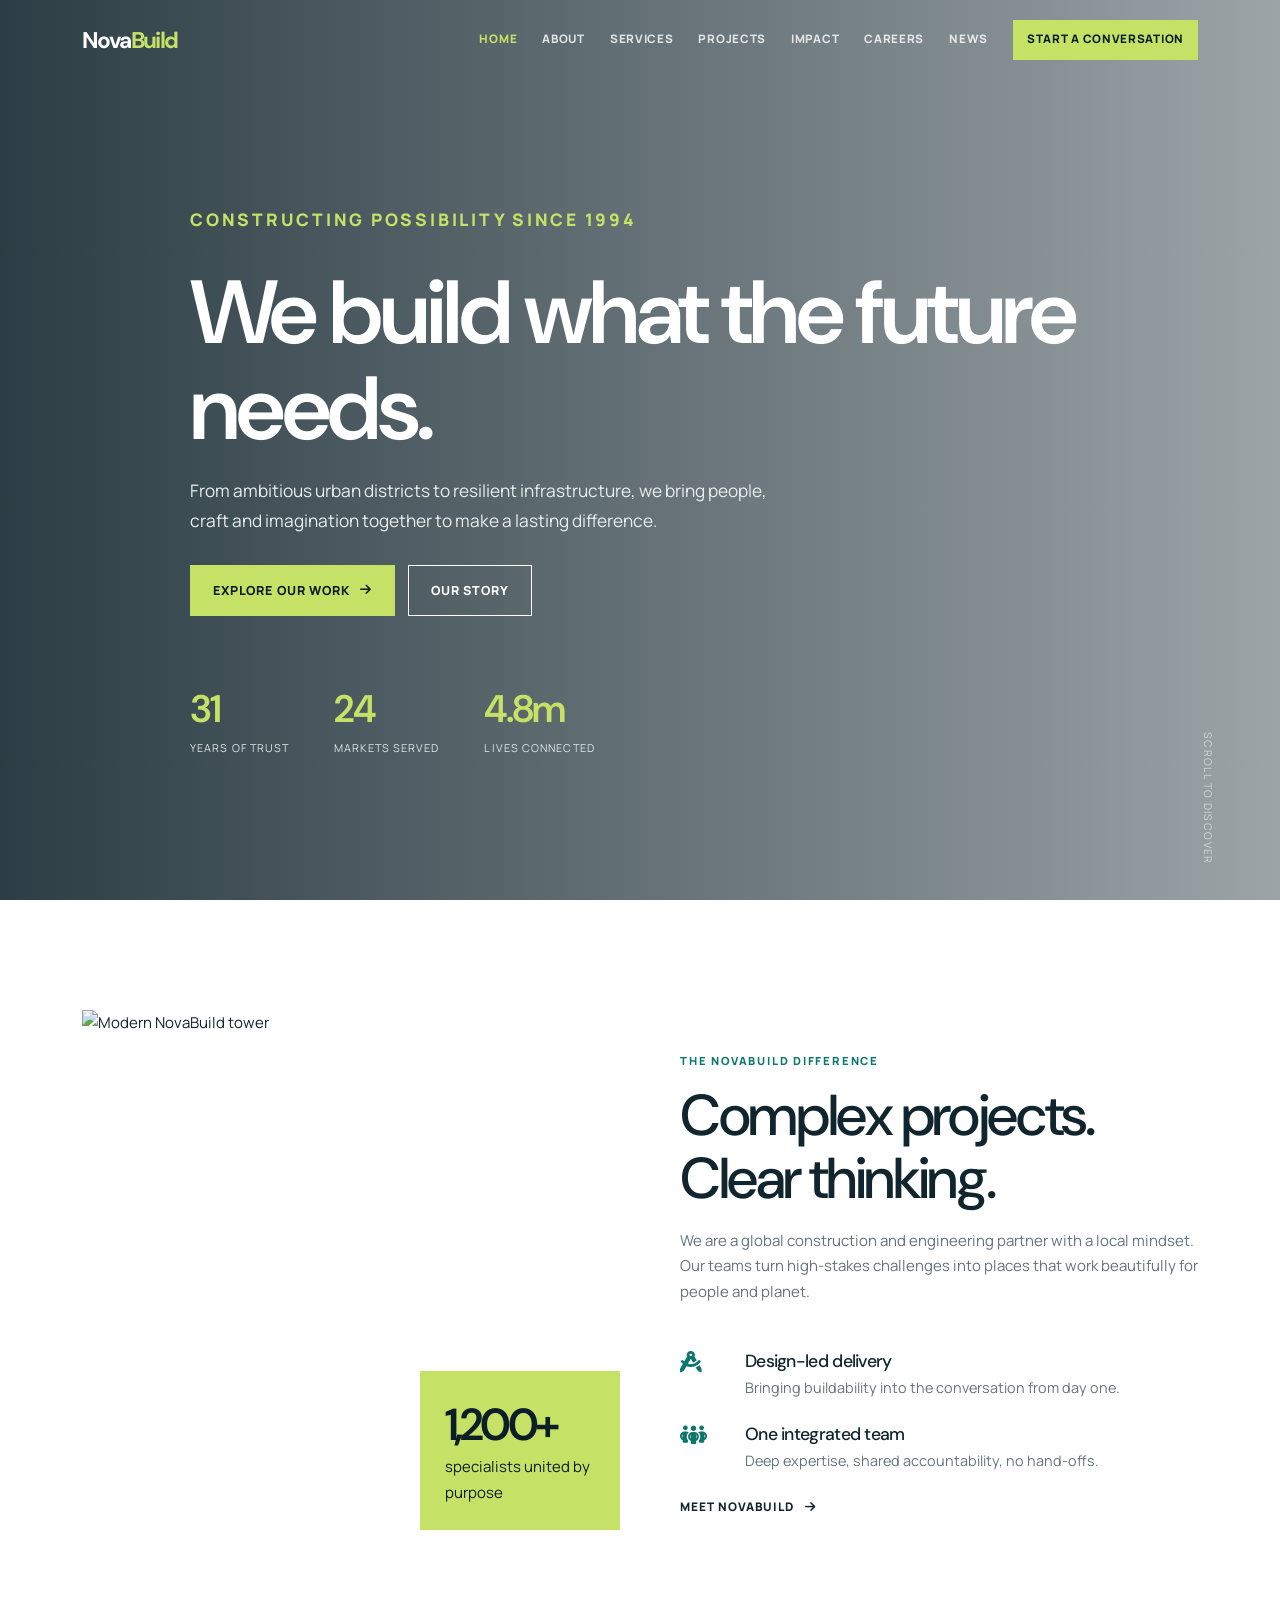
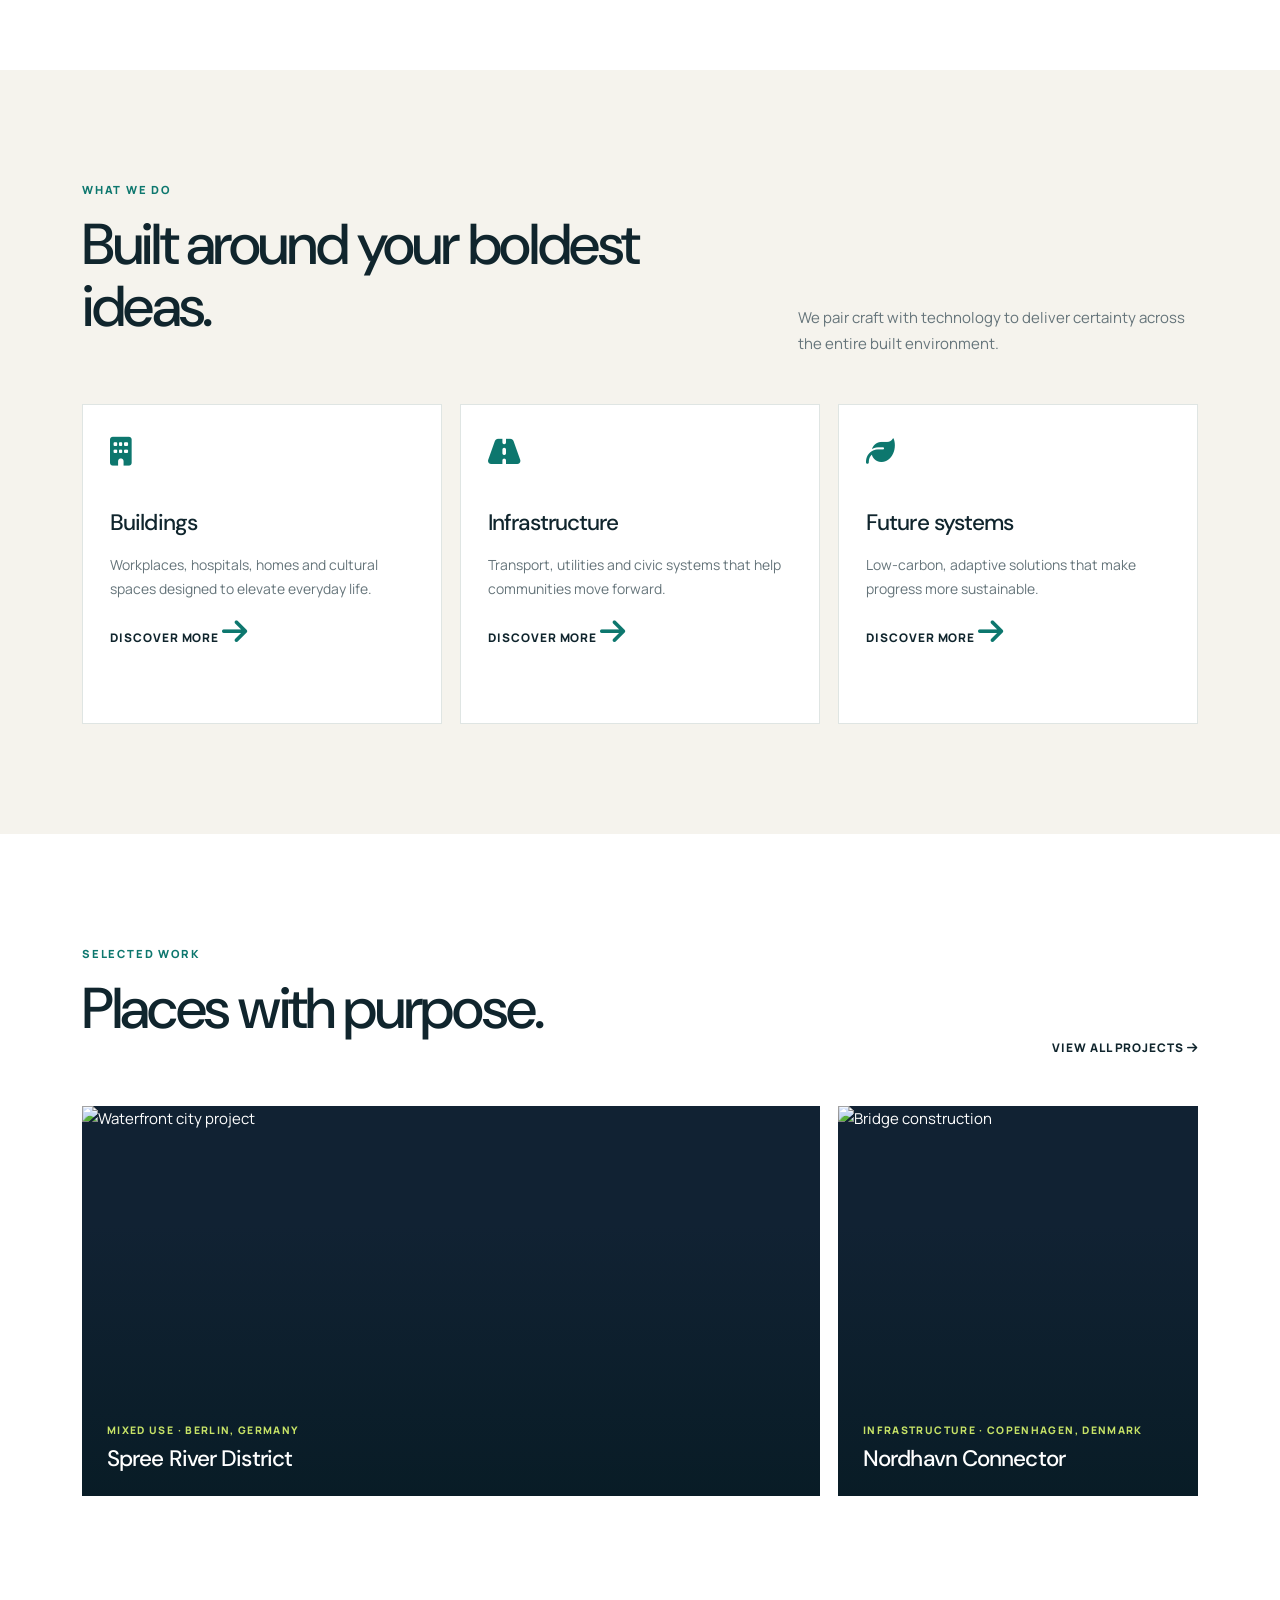
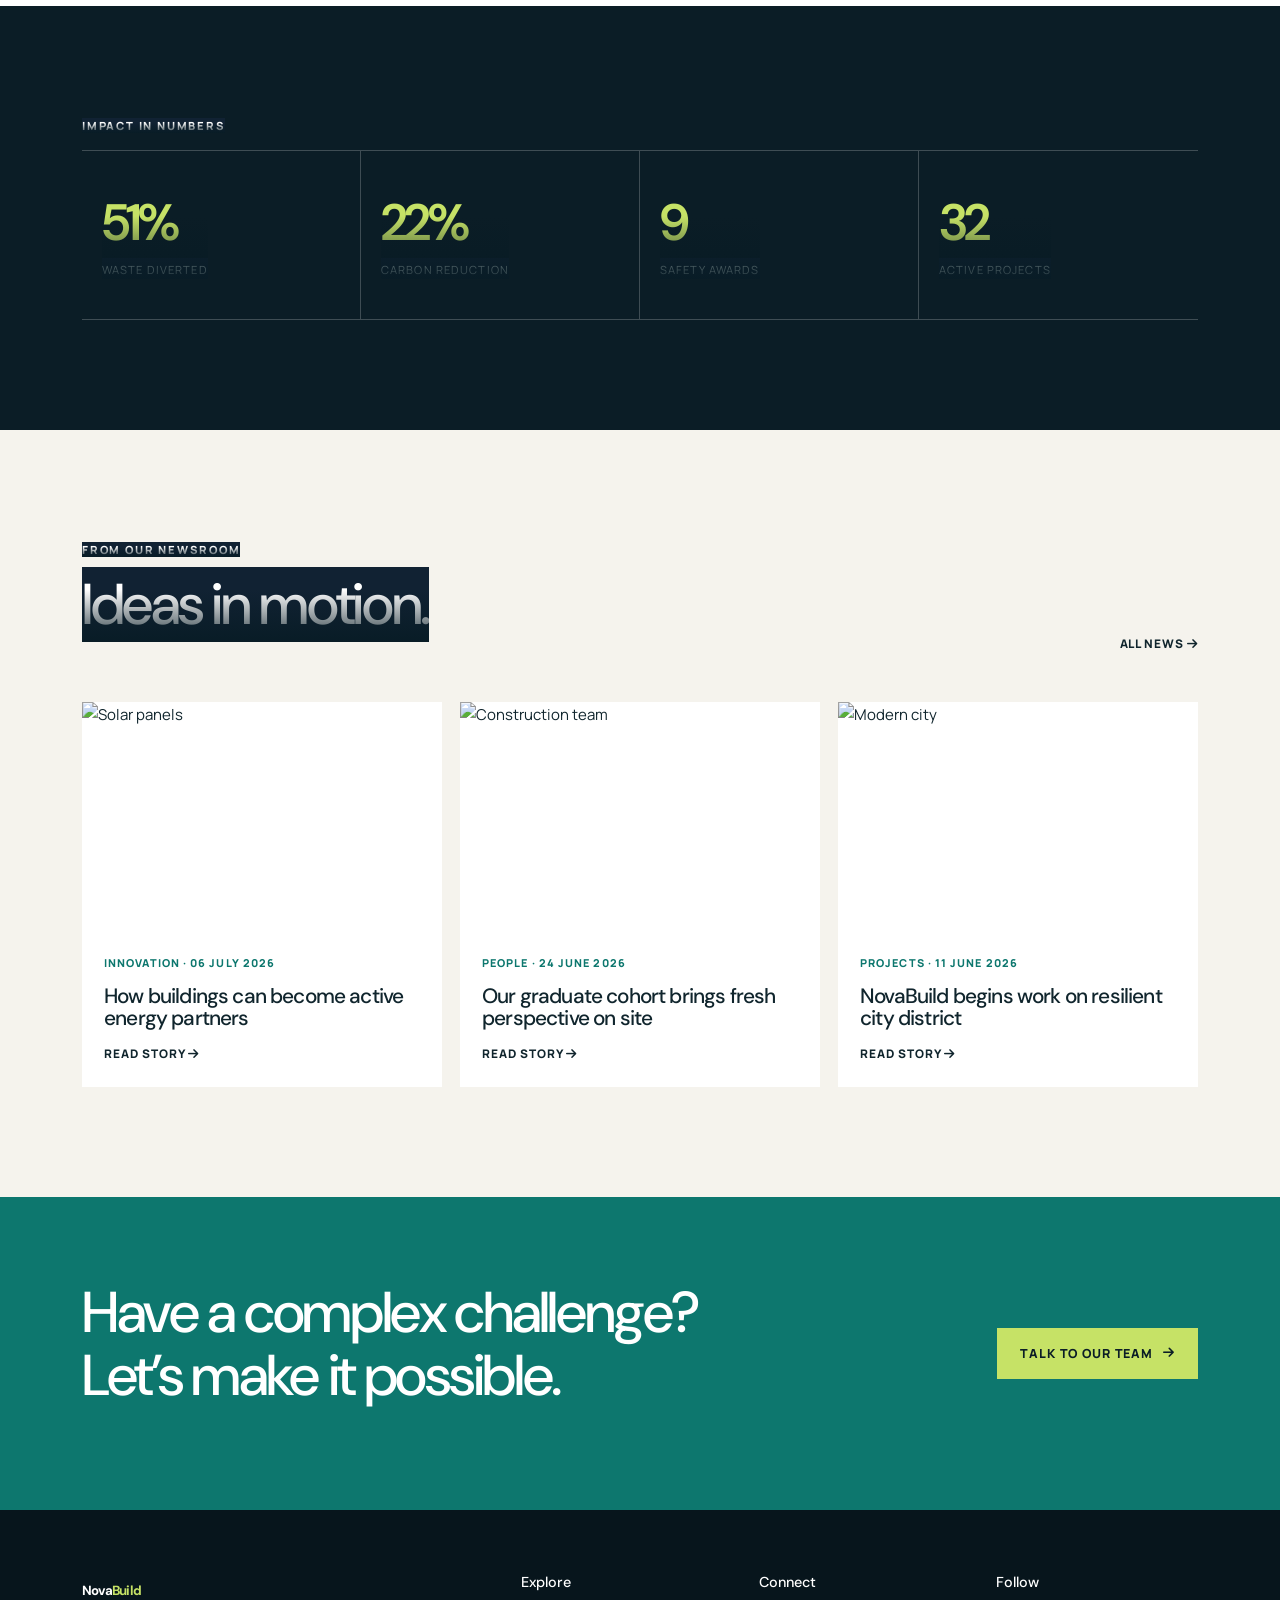
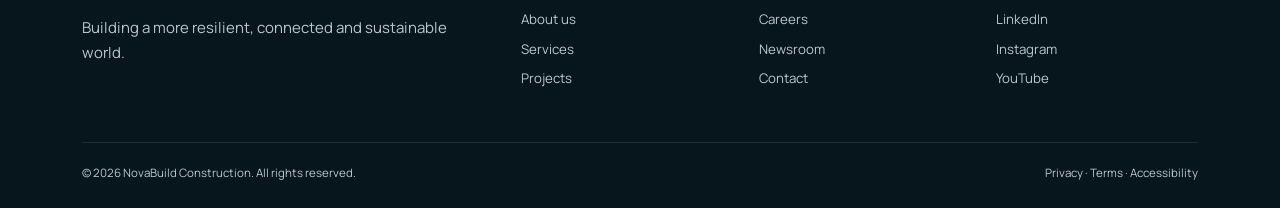
==== index.html @ 03fbff39 "Add files via upload" ====
<!doctype html><html lang="en"><head><meta charset="utf-8"><meta name="viewport" content="width=device-width,initial-scale=1"><meta name="description" content="NovaBuild creates resilient places, infrastructure and communities."><title>NovaBuild | Building a better tomorrow</title><link rel="preconnect" href="https://fonts.googleapis.com"><link href="https://fonts.googleapis.com/css2?family=DM+Sans:wght@500;600;700&family=Manrope:wght@400;500;600;700;800&display=swap" rel="stylesheet"><link href="https://cdnjs.cloudflare.com/ajax/libs/font-awesome/6.5.2/css/all.min.css" rel="stylesheet"><link href="https://cdn.jsdelivr.net/npm/bootstrap@5.3.3/dist/css/bootstrap.min.css" rel="stylesheet"><link rel="stylesheet" href="css/style.css"><link rel="stylesheet" href="css/responsive.css"><link rel="stylesheet" href="css/animations.css"></head><body><nav class="site-nav"><div class="container nav-inner"><a class="brand" href="index.html">Nova<span>Build</span></a><button class="menu-toggle" aria-label="Open navigation"><i class="fa-solid fa-bars"></i></button><div class="nav-links"><a class="active" href="index.html">Home</a><a href="about.html">About</a><a href="services.html">Services</a><a href="projects.html">Projects</a><a href="sustainability.html">Impact</a><a href="careers.html">Careers</a><a href="news.html">News</a><a class="nav-cta" href="contact.html">Start a conversation</a></div></div></nav><main><header class="hero"><div class="container hero-content"><p class="eyebrow" style="color:var(--lime)">Constructing possibility since 1994</p><h1>We build what the future needs.</h1><p>From ambitious urban districts to resilient infrastructure, we bring people, craft and imagination together to make a lasting difference.</p><div class="hero-actions"><a class="btn-nova" href="projects.html">Explore our work <i class="fa-solid fa-arrow-right"></i></a><a class="btn-outline-nova" href="about.html">Our story</a></div><div class="hero-stat"><div><strong>31</strong><span>Years of trust</span></div><div><strong>24</strong><span>Markets served</span></div><div><strong>4.8m</strong><span>Lives connected</span></div></div></div><span class="hero-note">Scroll to discover</span></header><section><div class="container split"><div class="image-frame reveal"><img alt="Modern NovaBuild tower" src="https://images.unsplash.com/photo-1486406146926-c627a92ad1ab?auto=format&fit=crop&w=1000&q=85"><div class="image-tag"><strong>1,200+</strong>specialists united by purpose</div></div><div class="reveal"><p class="eyebrow">The NovaBuild difference</p><h2>Complex projects. Clear thinking.</h2><p class="text-muted-nova">We are a global construction and engineering partner with a local mindset. Our teams turn high-stakes challenges into places that work beautifully for people and planet.</p><div class="feature-list mt-5"><div class="feature"><i class="fa-solid fa-compass-drafting"></i><div><h3>Design-led delivery</h3><p>Bringing buildability into the conversation from day one.</p></div></div><div class="feature"><i class="fa-solid fa-people-group"></i><div><h3>One integrated team</h3><p>Deep expertise, shared accountability, no hand-offs.</p></div></div></div><a class="arrow-link mt-4 d-inline-block" href="about.html">Meet NovaBuild <i class="fa-solid fa-arrow-right ms-2"></i></a></div></div></section><section class="soft"><div class="container"><div class="section-head reveal"><div><p class="eyebrow">What we do</p><h2>Built around your boldest ideas.</h2></div><div>We pair craft with technology to deliver certainty across the entire built environment.</div></div><div class="services-grid"><article class="service-card reveal"><i class="fa-solid fa-building"></i><h3>Buildings</h3><p>Workplaces, hospitals, homes and cultural spaces designed to elevate everyday life.</p><a class="arrow-link" href="services.html">Discover more <i class="fa-solid fa-arrow-right"></i></a></article><article class="service-card reveal"><i class="fa-solid fa-road"></i><h3>Infrastructure</h3><p>Transport, utilities and civic systems that help communities move forward.</p><a class="arrow-link" href="services.html">Discover more <i class="fa-solid fa-arrow-right"></i></a></article><article class="service-card reveal"><i class="fa-solid fa-leaf"></i><h3>Future systems</h3><p>Low-carbon, adaptive solutions that make progress more sustainable.</p><a class="arrow-link" href="services.html">Discover more <i class="fa-solid fa-arrow-right"></i></a></article></div></div></section><section><div class="container"><div class="section-head"><div><p class="eyebrow">Selected work</p><h2>Places with purpose.</h2></div><a class="arrow-link" href="projects.html">View all projects <i class="fa-solid fa-arrow-right"></i></a></div><div class="project-grid"><a class="project wide" href="projects.html"><img alt="Waterfront city project" src="https://images.unsplash.com/photo-1494526585095-c41746248156?auto=format&fit=crop&w=1200&q=85"><div class="project-info"><small>Mixed use · Berlin, Germany</small>
<h3>Spree River District</h3></div></a><a class="project" href="projects.html"><img alt="Bridge construction" src="https://images.unsplash.com/photo-1545324418-cc1a3fa10c00?auto=format&fit=crop&w=800&q=85"><div class="project-info"><small>Infrastructure · Copenhagen, Denmark</small>
<h3>Nordhavn Connector</h3></div></section><section class="dark"><div class="container"><p class="eyebrow">Impact in numbers</p><div class="stats"><div class="stat"><strong data-count="97" data-suffix="%">0</strong><span>Waste diverted</span></div><div class="stat"><strong data-count="43" data-suffix="%">0</strong><span>Carbon reduction</span></div><div class="stat"><strong data-count="18">0</strong><span>Safety awards</span></div><div class="stat"><strong data-count="62">0</strong><span>Active projects</span></div></div></div></section><section class="soft"><div class="container"><div class="section-head"><div><p class="eyebrow">From our newsroom</p><h2>Ideas in motion.</h2></div><a class="arrow-link" href="news.html">All news <i class="fa-solid fa-arrow-right"></i></a></div><div class="news-grid"><article class="news-card"><img alt="Solar panels" src="https://images.unsplash.com/photo-1509391366360-2e959784a276?auto=format&fit=crop&w=800&q=80"><div><small>Innovation · 06 July 2026</small><h3>How buildings can become active energy partners</h3><a class="arrow-link" href="news.html">Read story <i class="fa-solid fa-arrow-right"></i></a></div></article><article class="news-card"><img alt="Construction team" src="https://images.unsplash.com/photo-1503387762-592deb58ef4e?auto=format&fit=crop&w=800&q=80"><div><small>People · 24 June 2026</small><h3>Our graduate cohort brings fresh perspective on site</h3><a class="arrow-link" href="news.html">Read story <i class="fa-solid fa-arrow-right"></i></a></div></article><article class="news-card"><img alt="Modern city" src="https://images.unsplash.com/photo-1449824913935-59a10b8d2000?auto=format&fit=crop&w=800&q=80"><div><small>Projects · 11 June 2026</small><h3>NovaBuild begins work on resilient city district</h3><a class="arrow-link" href="news.html">Read story <i class="fa-solid fa-arrow-right"></i></a></div></article></div></div></section></main><section class="cta"><div class="container"><h2>Have a complex challenge? Let’s make it possible.</h2><a class="btn-nova" href="contact.html">Talk to our team <i class="fa-solid fa-arrow-right"></i></a></div></section><footer class="footer"><div class="container"><div class="footer-top"><div><a class="brand" href="index.html">Nova<span>Build</span></a><p>Building a more resilient, connected and sustainable world.</p></div><div><h4>Explore</h4><a href="about.html">About us</a><a href="services.html">Services</a><a href="projects.html">Projects</a></div><div><h4>Connect</h4><a href="careers.html">Careers</a><a href="news.html">Newsroom</a><a href="contact.html">Contact</a></div><div><h4>Follow</h4><a href="#">LinkedIn</a><a href="#">Instagram</a><a href="#">YouTube</a></div></div><div class="footer-bottom"><span>© 2026 NovaBuild Construction. All rights reserved.</span><span>Privacy · Terms · Accessibility</span></div></div></footer><button id="toTop" class="btn-nova" hidden style="position:fixed;right:20px;bottom:20px;z-index:20" aria-label="Back to top"><i class="fa-solid fa-arrow-up"></i></button><script src="js/navigation.js"></script><script src="js/app.js"></script><script src="js/counter.js"></script></body></html>
---- css/style.css ----
/* NovaBuild — shared design system */
:root{--ink:#10252d;--navy:#0b1d26;--teal:#0d776e;--lime:#c6e266;--sand:#f5f3ed;--muted:#65747a;--line:#dfe5e3;--white:#fff;--display:'DM Sans',sans-serif;--body:'Manrope',sans-serif}*{box-sizing:border-box}html{scroll-behavior:smooth}body{margin:0;font:400 15px/1.7 var(--body);color:var(--ink);background:#fff}h1,h2,h3,h4{font-family:var(--display);line-height:1.08;letter-spacing:-.04em;margin:0 0 18px}h1{font-size:clamp(3rem,7vw,6.6rem);font-weight:600}h2{font-size:clamp(2.25rem,4.5vw,4.2rem)}h3{font-size:1.4rem}a{text-decoration:none;color:inherit}img{max-width:100%;display:block}.container{width:min(1170px,calc(100% - 48px));margin:auto}.eyebrow{color:var(--teal);font-size:.7rem;letter-spacing:.16em;text-transform:uppercase;font-weight:800;margin-bottom:15px}.btn-nova{display:inline-flex;gap:10px;align-items:center;background:var(--lime);padding:15px 23px;color:var(--navy);font-weight:800;font-size:.78rem;letter-spacing:.07em;text-transform:uppercase;border:0;transition:.25s}.btn-nova:hover{background:#d9ef8b;color:var(--navy);transform:translateY(-2px)}.btn-outline-nova{display:inline-flex;gap:10px;align-items:center;border:1px solid currentColor;padding:14px 22px;font-weight:800;font-size:.78rem;letter-spacing:.07em;text-transform:uppercase;transition:.25s}.btn-outline-nova:hover{background:#fff;color:var(--navy)}
/* navigation */.site-nav{position:fixed;inset:0 0 auto;z-index:50;color:#fff;padding:20px 0;transition:.3s}.site-nav.scrolled{background:rgba(11,29,38,.95);padding:12px 0;box-shadow:0 4px 22px #0002}.nav-inner{display:flex;justify-content:space-between;align-items:center}.brand{font:700 1.42rem var(--display);letter-spacing:-.07em}.brand span{color:var(--lime)}.nav-links{display:flex;align-items:center;gap:25px;font-size:.73rem;font-weight:800;letter-spacing:.06em;text-transform:uppercase}.nav-links a{opacity:.8}.nav-links a:hover,.nav-links a.active{opacity:1;color:var(--lime)}.menu-toggle{display:none;background:transparent;border:0;color:#fff;font-size:1.4rem}.nav-cta{padding:10px 14px!important;background:var(--lime);color:var(--navy)!important;opacity:1!important}
/* hero */.hero{min-height:780px;min-height:100svh;display:flex;align-items:end;position:relative;color:#fff;overflow:hidden;background:linear-gradient(90deg,#071b24d9,#071b2466),url('https://images.unsplash.com/photo-1541888946425-d81bb19240f5?auto=format&fit=crop&w=2200&q=85') center/cover}.hero-content{padding:160px 0 95px;max-width:900px;position:relative;z-index:1}.hero p{max-width:600px;font-size:1.08rem;color:#e8eeee;margin:0 0 30px}.hero-actions{display:flex;gap:13px;flex-wrap:wrap}.hero-note{position:absolute;right:5%;bottom:35px;writing-mode:vertical-rl;font-size:.66rem;letter-spacing:.13em;text-transform:uppercase;color:#fff9}.hero-stat{margin-top:68px;display:flex;gap:45px}.hero-stat strong{display:block;font:600 2.4rem var(--display);color:var(--lime);letter-spacing:-.06em}.hero-stat span{font-size:.68rem;letter-spacing:.1em;text-transform:uppercase;color:#dde7e8}.page-hero{min-height:500px;display:flex;align-items:end;padding:135px 0 70px;color:#fff;background:linear-gradient(90deg,#071b24d9,#071b2466),var(--hero-image) center/cover}.page-hero p{max-width:620px;font-size:1.05rem;color:#e6eeee}
section{padding:110px 0}.section-head{display:flex;justify-content:space-between;gap:30px;align-items:end;margin-bottom:48px}.section-head>div:last-child{max-width:400px;color:var(--muted)}.soft{background:var(--sand)}.dark{background:var(--navy);color:#fff}.dark .eyebrow{color:var(--lime)}.text-muted-nova{color:var(--muted)}
/* components */.split{display:grid;grid-template-columns:1fr 1fr;gap:80px;align-items:center}.image-frame{position:relative}.image-frame img{width:100%;height:550px;object-fit:cover}.image-tag{position:absolute;right:-20px;bottom:30px;background:var(--lime);padding:25px;width:200px;color:var(--navy)}.image-tag strong{font:600 2.8rem var(--display);display:block;letter-spacing:-.08em}.services-grid,.news-grid{display:grid;grid-template-columns:repeat(3,1fr);gap:18px}.service-card{padding:32px 27px;background:#fff;border:1px solid var(--line);transition:.3s}.service-card:hover{background:var(--teal);color:#fff;transform:translateY(-7px);border-color:var(--teal)}.service-card i{font-size:1.8rem;color:var(--teal);margin-bottom:45px}.service-card:hover i{color:var(--lime)}.service-card p{color:var(--muted);font-size:.87rem}.service-card:hover p{color:#e8f3f1}.arrow-link{font-weight:800;font-size:.74rem;letter-spacing:.08em;text-transform:uppercase}.project-grid{display:grid;grid-template-columns:repeat(12,1fr);gap:18px}.project{grid-column:span 4;min-height:390px;position:relative;overflow:hidden;color:#fff;background:#123}.project.wide{grid-column:span 8}.project img{width:100%;height:100%;object-fit:cover;position:absolute;inset:0;transition:.5s}.project:hover img{transform:scale(1.06)}.project:after{content:'';position:absolute;inset:0;background:linear-gradient(transparent 30%,#071b24db)}.project-info{position:absolute;z-index:1;bottom:25px;left:25px}.project-info small{font-size:.65rem;text-transform:uppercase;letter-spacing:.13em;color:var(--lime);font-weight:800}.project-info h3{margin:5px 0 0}.stats{display:grid;grid-template-columns:repeat(4,1fr);border-top:1px solid #ffffff36;border-bottom:1px solid #ffffff36}.stat{padding:38px 20px;border-right:1px solid #ffffff36}.stat:last-child{border:0}.stat strong{font:600 clamp(2.4rem,4vw,4.5rem) var(--display);color:var(--lime);letter-spacing:-.08em;display:block}.stat span{font-size:.7rem;letter-spacing:.1em;text-transform:uppercase;color:#d2e1df}.feature-list{display:grid;gap:24px}.feature{display:grid;grid-template-columns:48px 1fr;gap:17px}.feature i{color:var(--teal);font-size:1.35rem}.feature h3{font-size:1.1rem;margin:0 0 5px}.feature p{margin:0;color:var(--muted);font-size:.9rem}.news-card{background:#fff}.news-card img{height:225px;width:100%;object-fit:cover}.news-card>div{padding:22px}.news-card small{color:var(--teal);font-weight:800;font-size:.68rem;letter-spacing:.1em;text-transform:uppercase}.news-card h3{font-size:1.3rem;margin:10px 0}.cta{padding:85px 0;background:var(--teal);color:#fff}.cta .container{display:flex;justify-content:space-between;align-items:center;gap:30px}.cta h2{max-width:650px}.footer{background:#07151c;color:#b9c8c8;padding:65px 0 25px}.footer-top{display:grid;grid-template-columns:2fr repeat(3,1fr);gap:35px;padding-bottom:45px}.footer .brand{color:#fff;display:inline-block;margin-bottom:16px}.footer h4{color:#fff;font-size:.9rem;letter-spacing:0;margin:0 0 18px}.footer a{display:block;font-size:.83rem;margin:7px 0}.footer-bottom{border-top:1px solid #ffffff19;padding-top:20px;font-size:.72rem;display:flex;justify-content:space-between}
/* inner pages */.breadcrumb{font-size:.7rem;letter-spacing:.1em;text-transform:uppercase;color:var(--lime);font-weight:800}.timeline{border-left:1px solid var(--line);margin-left:10px;padding-left:38px}.timeline-item{position:relative;padding:0 0 34px}.timeline-item:before{content:'';position:absolute;width:13px;height:13px;border-radius:50%;background:var(--teal);left:-45px;top:5px}.timeline small{color:var(--teal);font-weight:800}.team-grid{display:grid;grid-template-columns:repeat(4,1fr);gap:18px}.team img{height:290px;width:100%;object-fit:cover;filter:grayscale(100%)}.team h3{font-size:1.12rem;margin:15px 0 2px}.team p{font-size:.76rem;color:var(--teal);font-weight:700;text-transform:uppercase;letter-spacing:.08em}.pill{display:inline-block;background:#e8f1ee;color:var(--teal);padding:5px 9px;font-size:.65rem;font-weight:800;text-transform:uppercase;letter-spacing:.08em}.filter-bar{display:flex;gap:9px;flex-wrap:wrap;margin-bottom:28px}.filter-btn{border:1px solid var(--line);background:#fff;padding:9px 15px;font:800 .68rem var(--body);letter-spacing:.07em;text-transform:uppercase}.filter-btn.active,.filter-btn:hover{background:var(--teal);border-color:var(--teal);color:#fff}.project.hidden{display:none}.quote{font:500 clamp(1.5rem,2.7vw,2.5rem)/1.25 var(--display);letter-spacing:-.035em;max-width:800px}.faq details{border-top:1px solid var(--line);padding:19px 0}.faq summary{font:700 1.02rem var(--display);cursor:pointer}.faq p{color:var(--muted);padding:10px 0 0;margin:0}.form-control,.form-select{border-radius:0;border:1px solid var(--line);padding:13px 14px;font:inherit}.form-control:focus,.form-select:focus{border-color:var(--teal);box-shadow:none}.contact-card{padding:28px;background:var(--sand)}.contact-card i{color:var(--teal);font-size:1.3rem}.map{height:380px;background:linear-gradient(#0d776e22,#0d776e22),url('https://images.unsplash.com/photo-1569336415962-a4bd9f69cd83?auto=format&fit=crop&w=1600&q=80') center/cover}.award{padding:25px;border:1px solid var(--line);text-align:center}.award i{font-size:2rem;color:var(--teal);margin-bottom:15px}
---- css/responsive.css ----
@media(max-width:900px){.nav-links{display:none;position:absolute;top:100%;left:0;right:0;background:var(--navy);padding:20px 24px;flex-direction:column;align-items:start;gap:16px}.nav-links.open{display:flex}.menu-toggle{display:block}.split{gap:45px}.services-grid{grid-template-columns:repeat(2,1fr)}.team-grid{grid-template-columns:repeat(2,1fr)}.footer-top{grid-template-columns:2fr 1fr 1fr}.project{grid-column:span 6}.project.wide{grid-column:span 6}}@media(max-width:600px){.container{width:min(100% - 32px,1170px)}section{padding:72px 0}.hero-content{padding:130px 0 52px}.hero-stat{gap:20px;margin-top:45px}.hero-stat strong{font-size:1.8rem}.hero-note{display:none}.page-hero{min-height:430px;padding-bottom:48px}.section-head,.cta .container{display:block}.section-head>div:last-child{margin-top:16px}.split{grid-template-columns:1fr;gap:35px}.image-frame img{height:390px}.image-tag{right:0}.services-grid,.news-grid{grid-template-columns:1fr}.stats{grid-template-columns:1fr 1fr}.stat:nth-child(2){border-right:0}.stat{padding:23px 10px}.project,.project.wide{grid-column:span 12;min-height:330px}.team-grid{grid-template-columns:1fr 1fr;gap:12px}.team img{height:210px}.footer-top{grid-template-columns:1fr 1fr}.footer-top>div:first-child{grid-column:span 2}.footer-bottom{display:block}.footer-bottom span:last-child{display:block;margin-top:6px}.cta h2{margin-bottom:23px}}
---- css/animations.css ----
.reveal{opacity:0;transform:translateY(24px);transition:opacity .7s ease,transform .7s ease}.reveal.visible{opacity:1;transform:none}@keyframes pulse{50%{transform:scale(1.04)}}.btn-nova:hover i{animation:pulse .45s ease}
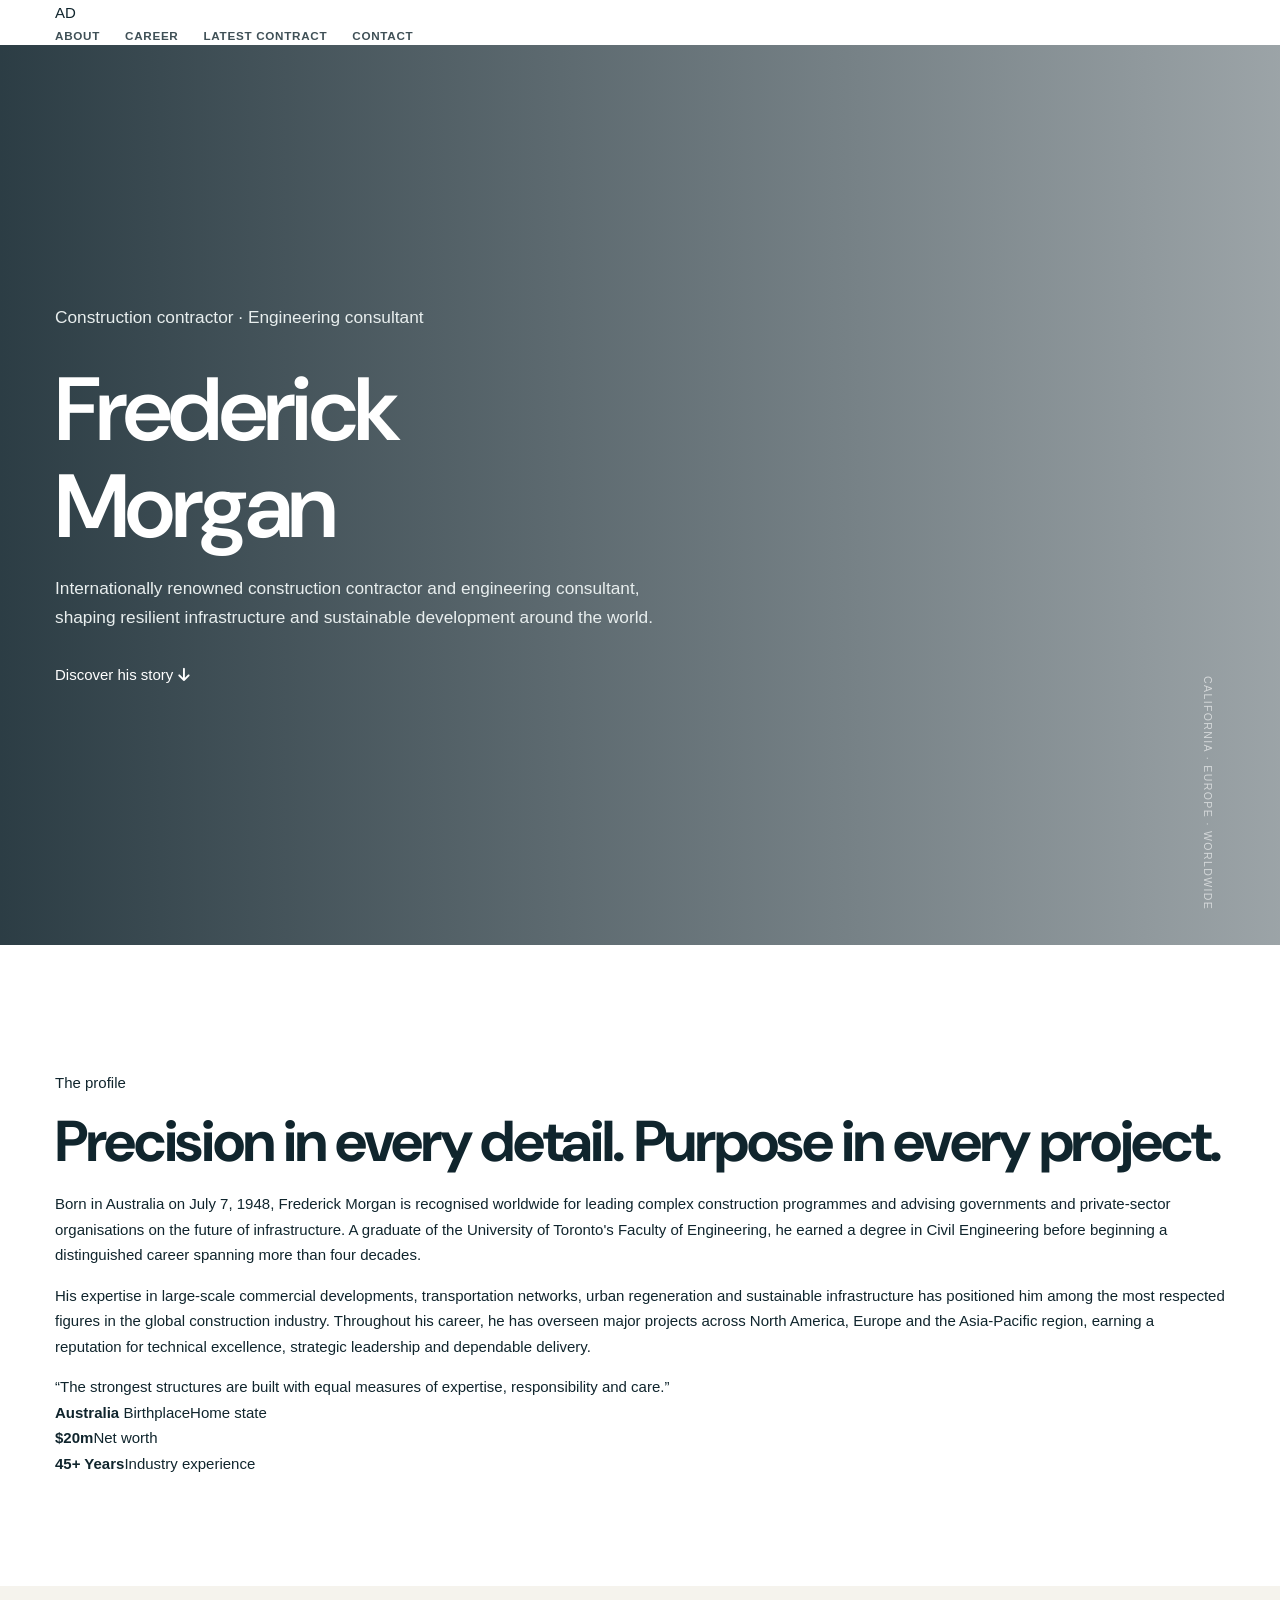
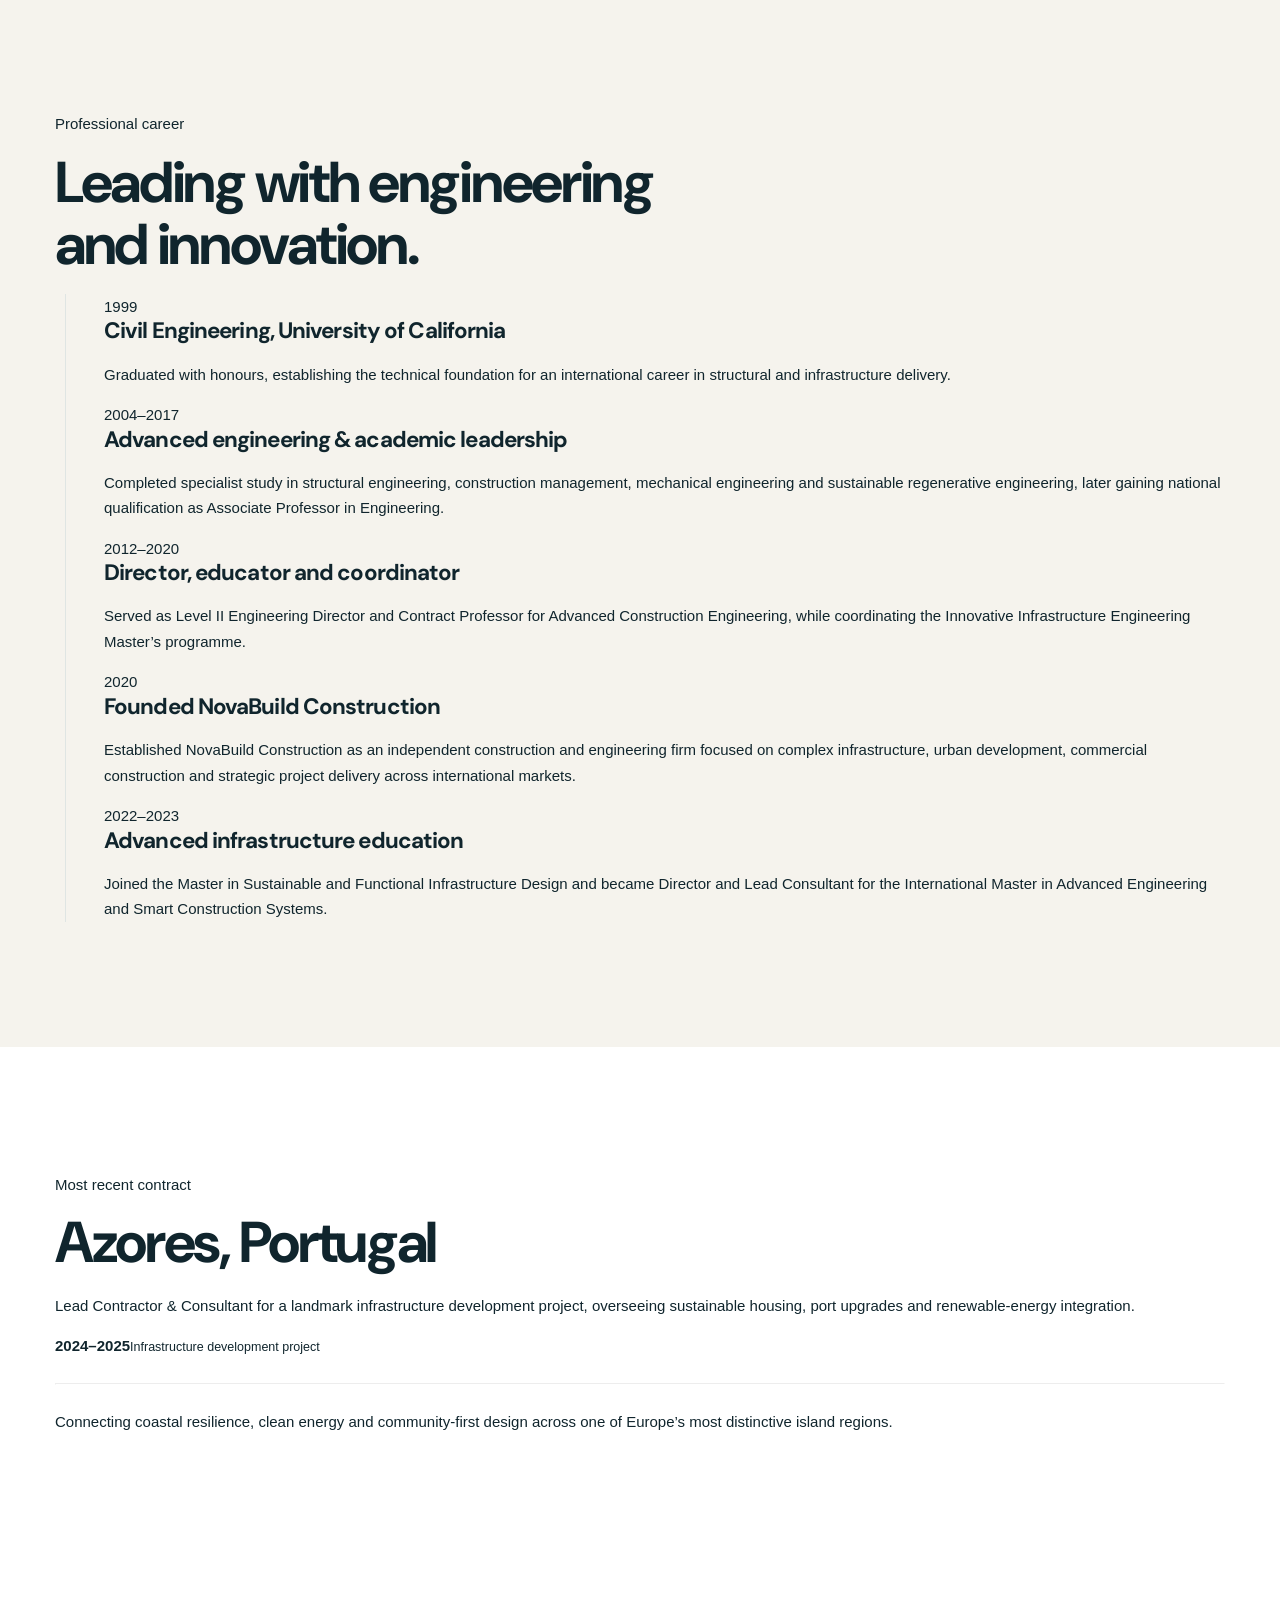
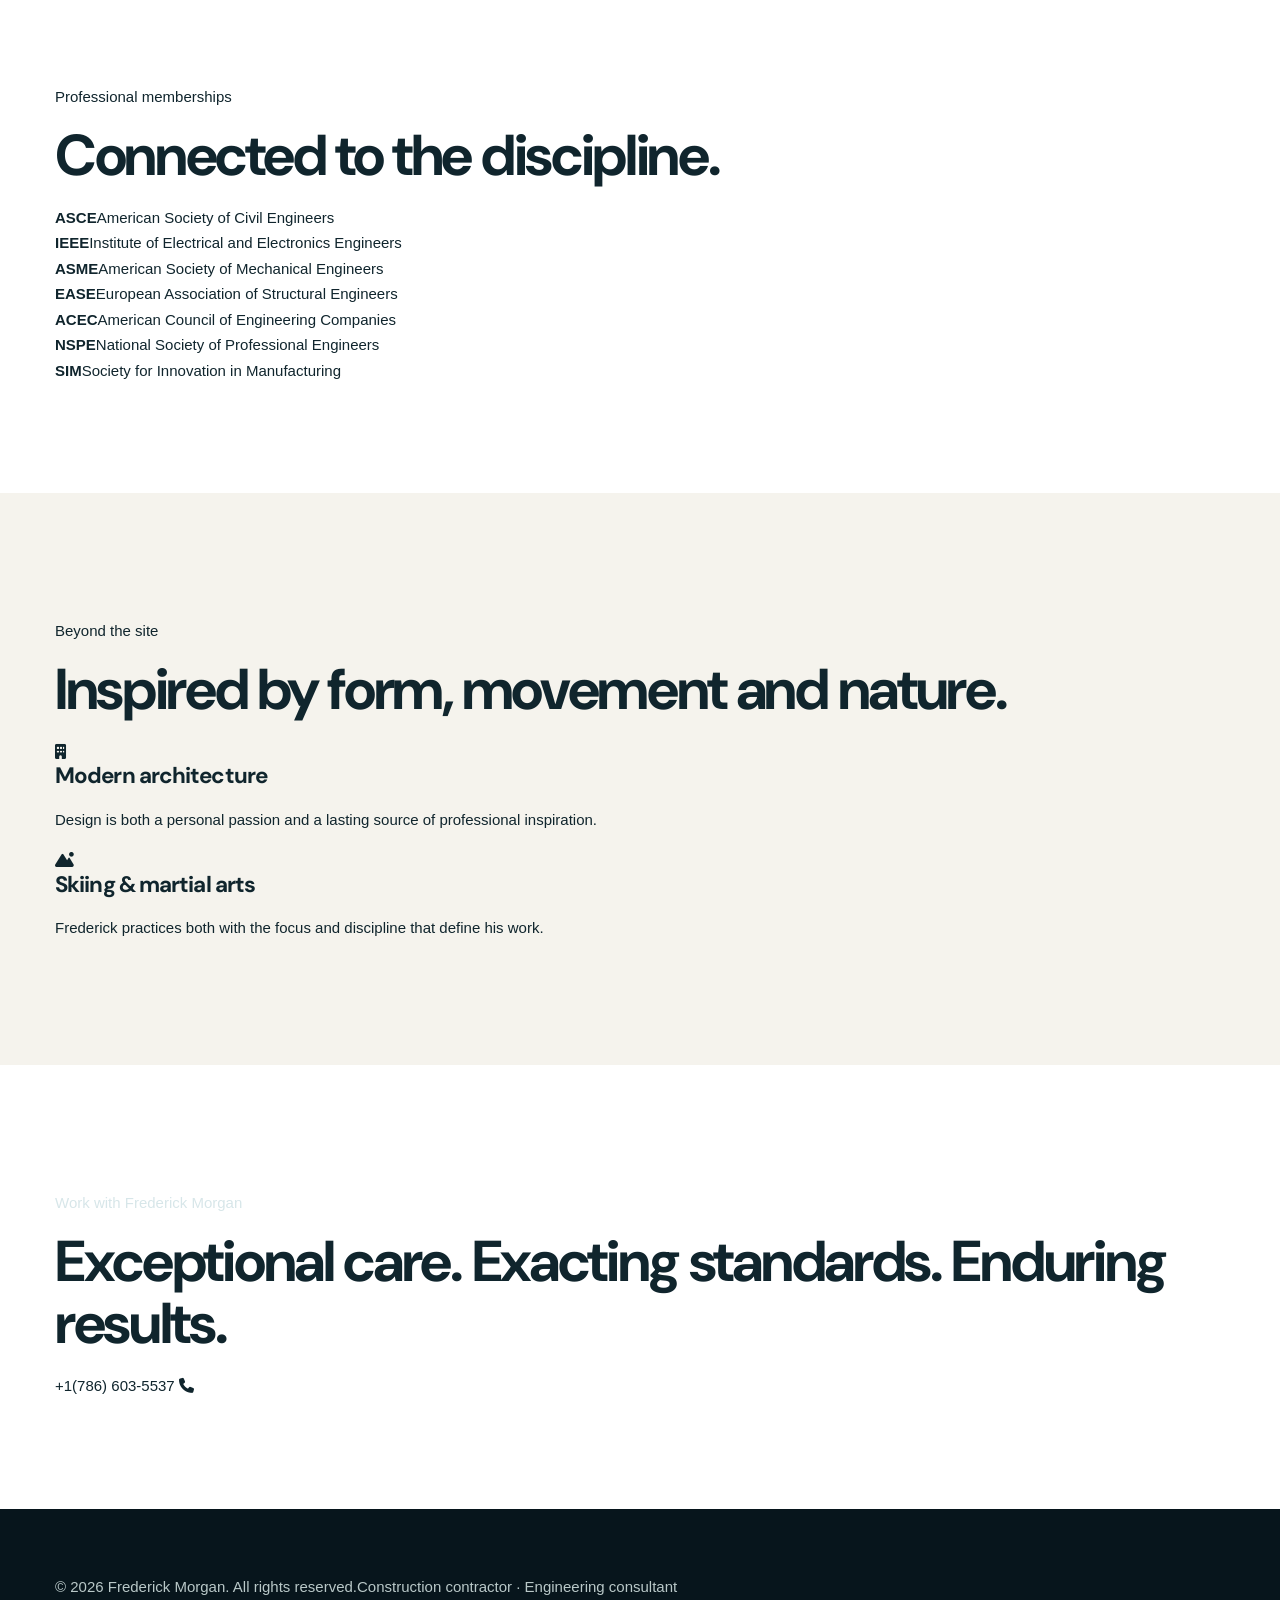
==== commit 04e04c4a: "Update index.html" ====
--- a/index.html
+++ b/index.html
@@ -1,3 +1,3 @@
-<!doctype html><html lang="en"><head><meta charset="utf-8"><meta name="viewport" content="width=device-width,initial-scale=1"><meta name="description" content="NovaBuild creates resilient places, infrastructure and communities."><title>NovaBuild | Building a better tomorrow</title><link rel="preconnect" href="https://fonts.googleapis.com"><link href="https://fonts.googleapis.com/css2?family=DM+Sans:wght@500;600;700&family=Manrope:wght@400;500;600;700;800&display=swap" rel="stylesheet"><link href="https://cdnjs.cloudflare.com/ajax/libs/font-awesome/6.5.2/css/all.min.css" rel="stylesheet"><link href="https://cdn.jsdelivr.net/npm/bootstrap@5.3.3/dist/css/bootstrap.min.css" rel="stylesheet"><link rel="stylesheet" href="css/style.css"><link rel="stylesheet" href="css/responsive.css"><link rel="stylesheet" href="css/animations.css"></head><body><nav class="site-nav"><div class="container nav-inner"><a class="brand" href="index.html">Nova<span>Build</span></a><button class="menu-toggle" aria-label="Open navigation"><i class="fa-solid fa-bars"></i></button><div class="nav-links"><a class="active" href="index.html">Home</a><a href="about.html">About</a><a href="services.html">Services</a><a href="projects.html">Projects</a><a href="sustainability.html">Impact</a><a href="careers.html">Careers</a><a href="news.html">News</a><a class="nav-cta" href="contact.html">Start a conversation</a></div></div></nav><main><header class="hero"><div class="container hero-content"><p class="eyebrow" style="color:var(--lime)">Constructing possibility since 1994</p><h1>We build what the future needs.</h1><p>From ambitious urban districts to resilient infrastructure, we bring people, craft and imagination together to make a lasting difference.</p><div class="hero-actions"><a class="btn-nova" href="projects.html">Explore our work <i class="fa-solid fa-arrow-right"></i></a><a class="btn-outline-nova" href="about.html">Our story</a></div><div class="hero-stat"><div><strong>31</strong><span>Years of trust</span></div><div><strong>24</strong><span>Markets served</span></div><div><strong>4.8m</strong><span>Lives connected</span></div></div></div><span class="hero-note">Scroll to discover</span></header><section><div class="container split"><div class="image-frame reveal"><img alt="Modern NovaBuild tower" src="https://images.unsplash.com/photo-1486406146926-c627a92ad1ab?auto=format&fit=crop&w=1000&q=85"><div class="image-tag"><strong>1,200+</strong>specialists united by purpose</div></div><div class="reveal"><p class="eyebrow">The NovaBuild difference</p><h2>Complex projects. Clear thinking.</h2><p class="text-muted-nova">We are a global construction and engineering partner with a local mindset. Our teams turn high-stakes challenges into places that work beautifully for people and planet.</p><div class="feature-list mt-5"><div class="feature"><i class="fa-solid fa-compass-drafting"></i><div><h3>Design-led delivery</h3><p>Bringing buildability into the conversation from day one.</p></div></div><div class="feature"><i class="fa-solid fa-people-group"></i><div><h3>One integrated team</h3><p>Deep expertise, shared accountability, no hand-offs.</p></div></div></div><a class="arrow-link mt-4 d-inline-block" href="about.html">Meet NovaBuild <i class="fa-solid fa-arrow-right ms-2"></i></a></div></div></section><section class="soft"><div class="container"><div class="section-head reveal"><div><p class="eyebrow">What we do</p><h2>Built around your boldest ideas.</h2></div><div>We pair craft with technology to deliver certainty across the entire built environment.</div></div><div class="services-grid"><article class="service-card reveal"><i class="fa-solid fa-building"></i><h3>Buildings</h3><p>Workplaces, hospitals, homes and cultural spaces designed to elevate everyday life.</p><a class="arrow-link" href="services.html">Discover more <i class="fa-solid fa-arrow-right"></i></a></article><article class="service-card reveal"><i class="fa-solid fa-road"></i><h3>Infrastructure</h3><p>Transport, utilities and civic systems that help communities move forward.</p><a class="arrow-link" href="services.html">Discover more <i class="fa-solid fa-arrow-right"></i></a></article><article class="service-card reveal"><i class="fa-solid fa-leaf"></i><h3>Future systems</h3><p>Low-carbon, adaptive solutions that make progress more sustainable.</p><a class="arrow-link" href="services.html">Discover more <i class="fa-solid fa-arrow-right"></i></a></article></div></div></section><section><div class="container"><div class="section-head"><div><p class="eyebrow">Selected work</p><h2>Places with purpose.</h2></div><a class="arrow-link" href="projects.html">View all projects <i class="fa-solid fa-arrow-right"></i></a></div><div class="project-grid"><a class="project wide" href="projects.html"><img alt="Waterfront city project" src="https://images.unsplash.com/photo-1494526585095-c41746248156?auto=format&fit=crop&w=1200&q=85"><div class="project-info"><small>Mixed use · Berlin, Germany</small>
-<h3>Spree River District</h3></div></a><a class="project" href="projects.html"><img alt="Bridge construction" src="https://images.unsplash.com/photo-1545324418-cc1a3fa10c00?auto=format&fit=crop&w=800&q=85"><div class="project-info"><small>Infrastructure · Copenhagen, Denmark</small>
-<h3>Nordhavn Connector</h3></div></section><section class="dark"><div class="container"><p class="eyebrow">Impact in numbers</p><div class="stats"><div class="stat"><strong data-count="97" data-suffix="%">0</strong><span>Waste diverted</span></div><div class="stat"><strong data-count="43" data-suffix="%">0</strong><span>Carbon reduction</span></div><div class="stat"><strong data-count="18">0</strong><span>Safety awards</span></div><div class="stat"><strong data-count="62">0</strong><span>Active projects</span></div></div></div></section><section class="soft"><div class="container"><div class="section-head"><div><p class="eyebrow">From our newsroom</p><h2>Ideas in motion.</h2></div><a class="arrow-link" href="news.html">All news <i class="fa-solid fa-arrow-right"></i></a></div><div class="news-grid"><article class="news-card"><img alt="Solar panels" src="https://images.unsplash.com/photo-1509391366360-2e959784a276?auto=format&fit=crop&w=800&q=80"><div><small>Innovation · 06 July 2026</small><h3>How buildings can become active energy partners</h3><a class="arrow-link" href="news.html">Read story <i class="fa-solid fa-arrow-right"></i></a></div></article><article class="news-card"><img alt="Construction team" src="https://images.unsplash.com/photo-1503387762-592deb58ef4e?auto=format&fit=crop&w=800&q=80"><div><small>People · 24 June 2026</small><h3>Our graduate cohort brings fresh perspective on site</h3><a class="arrow-link" href="news.html">Read story <i class="fa-solid fa-arrow-right"></i></a></div></article><article class="news-card"><img alt="Modern city" src="https://images.unsplash.com/photo-1449824913935-59a10b8d2000?auto=format&fit=crop&w=800&q=80"><div><small>Projects · 11 June 2026</small><h3>NovaBuild begins work on resilient city district</h3><a class="arrow-link" href="news.html">Read story <i class="fa-solid fa-arrow-right"></i></a></div></article></div></div></section></main><section class="cta"><div class="container"><h2>Have a complex challenge? Let’s make it possible.</h2><a class="btn-nova" href="contact.html">Talk to our team <i class="fa-solid fa-arrow-right"></i></a></div></section><footer class="footer"><div class="container"><div class="footer-top"><div><a class="brand" href="index.html">Nova<span>Build</span></a><p>Building a more resilient, connected and sustainable world.</p></div><div><h4>Explore</h4><a href="about.html">About us</a><a href="services.html">Services</a><a href="projects.html">Projects</a></div><div><h4>Connect</h4><a href="careers.html">Careers</a><a href="news.html">Newsroom</a><a href="contact.html">Contact</a></div><div><h4>Follow</h4><a href="#">LinkedIn</a><a href="#">Instagram</a><a href="#">YouTube</a></div></div><div class="footer-bottom"><span>© 2026 NovaBuild Construction. All rights reserved.</span><span>Privacy · Terms · Accessibility</span></div></div></footer><button id="toTop" class="btn-nova" hidden style="position:fixed;right:20px;bottom:20px;z-index:20" aria-label="Back to top"><i class="fa-solid fa-arrow-up"></i></button><script src="js/navigation.js"></script><script src="js/app.js"></script><script src="js/counter.js"></script></body></html>
+<!doctype html><html lang="en"><head><meta charset="utf-8"><meta name="viewport" content="width=device-width,initial-scale=1"><meta name="description" content="Biography of Frederick Morgan, construction contractor and engineering consultant."><title>Frederick Morgan | Contractor & Engineering Consultant</title><link rel="preconnect" href="https://fonts.googleapis.com"><link href="https://fonts.googleapis.com/css2?family=DM+Sans:wght@400;500;600;700&family=Playfair+Display:wght@500;600;700&display=swap" rel="stylesheet"><link href="https://cdnjs.cloudflare.com/ajax/libs/font-awesome/6.5.2/css/all.min.css" rel="stylesheet"><link rel="stylesheet" href="css/style.css"></head><body><nav class="nav"><div class="container"><a class="monogram" href="#top" aria-label=" home">AD</a><div class="nav-links"><a href="#about">About</a><a href="#career">Career</a><a href="#contract">Latest contract</a><a href="#contact">Contact</a></div></div></nav><header class="hero" id="top"><div class="container"><div class="hero-copy"><p class="role">Construction contractor · Engineering consultant</p><h1>Frederick<br>Morgan</h1><p>Internationally renowned construction contractor and engineering consultant, shaping resilient infrastructure and sustainable development around the world.</p><a class="button" href="#about">Discover his story <i class="fa-solid fa-arrow-down"></i></a></div></div><span class="hero-note">California · Europe · Worldwide</span></header><main><section id="about"><div class="container intro fade"><div><p class="label">The profile</p><h2>Precision in every detail. Purpose in every project.</h2></div><div><p>Born in Australia on July 7, 1948, Frederick Morgan is recognised worldwide for leading complex construction programmes and advising governments and private-sector organisations on the future of infrastructure. A graduate of the University of Toronto's Faculty of Engineering, he earned a degree in Civil Engineering before beginning a distinguished career spanning more than four decades.</p><p class="mt-4">His expertise in large-scale commercial developments, transportation networks, urban regeneration and sustainable infrastructure has positioned him among the most respected figures in the global construction industry. Throughout his career, he has overseen major projects across North America, Europe and the Asia-Pacific region, earning a reputation for technical excellence, strategic leadership and dependable delivery.</p><div class="pullquote">“The strongest structures are built with equal measures of expertise, responsibility and care.”</div><div class="facts"><div class="fact"><strong>Australia</strong>
+<span>Birthplace</span><span>Home state</span></div><div class="fact"><strong>$20m</strong><span>Net worth</span></div><div class="fact"><strong>45+ Years</strong><span>Industry experience</span></div></div></div></div></section><section class="soft" id="career"><div class="container"><p class="label">Professional career</p><h2>Leading with engineering<br>and innovation.</h2><div class="timeline fade"><article class="event"><time>1999</time><h3>Civil Engineering, University of California</h3><p>Graduated with honours, establishing the technical foundation for an international career in structural and infrastructure delivery.</p></article><article class="event"><time>2004–2017</time><h3>Advanced engineering & academic leadership</h3><p>Completed specialist study in structural engineering, construction management, mechanical engineering and sustainable regenerative engineering, later gaining national qualification as Associate Professor in Engineering.</p></article><article class="event"><time>2012–2020</time><h3>Director, educator and coordinator</h3><p>Served as Level II Engineering Director and Contract Professor for Advanced Construction Engineering, while coordinating the Innovative Infrastructure Engineering Master’s programme.</p></article><article class="event"><time>2020</time><h3>Founded NovaBuild Construction</h3><p>Established NovaBuild Construction as an independent construction and engineering firm focused on complex infrastructure, urban development, commercial construction and strategic project delivery across international markets.
+</p></article><article class="event"><time>2022–2023</time><h3>Advanced infrastructure education</h3><p>Joined the Master in Sustainable and Functional Infrastructure Design and became Director and Lead Consultant for the International Master in Advanced Engineering and Smart Construction Systems.</p></article></div></div></section><section class="contract" id="contract"><div class="container contract-grid"><div><p class="label">Most recent contract</p><h2>Azores, Portugal</h2><p>Lead Contractor & Consultant for a landmark infrastructure development project, overseeing sustainable housing, port upgrades and renewable-energy integration.</p></div><div class="contract-card"><strong>2024–2025</strong><small>Infrastructure development project</small><hr style="border-color:#ffffff33;margin:24px 0"><p>Connecting coastal resilience, clean energy and community-first design across one of Europe’s most distinctive island regions.</p></div></div></section><section><div class="container"><p class="label">Professional memberships</p><h2>Connected to the discipline.</h2><div class="memberships fade"><div class="member"><b>ASCE</b><span>American Society of Civil Engineers</span></div><div class="member"><b>IEEE</b><span>Institute of Electrical and Electronics Engineers</span></div><div class="member"><b>ASME</b><span>American Society of Mechanical Engineers</span></div><div class="member"><b>EASE</b><span>European Association of Structural Engineers</span></div><div class="member"><b>ACEC</b><span>American Council of Engineering Companies</span></div><div class="member"><b>NSPE</b><span>National Society of Professional Engineers</span></div><div class="member"><b>SIM</b><span>Society for Innovation in Manufacturing</span></div></div></div></section><section class="soft"><div class="container"><div class="intro"><div><p class="label">Beyond the site</p><h2>Inspired by form, movement and nature.</h2></div><div class="interests"><div class="interest"><i class="fa-solid fa-building"></i><h3>Modern architecture</h3><p>Design is both a personal passion and a lasting source of professional inspiration.</p></div><div class="interest"><i class="fa-solid fa-mountain-sun"></i><h3>Skiing & martial arts</h3><p>Frederick practices both with the focus and discipline that define his work.</p></div></div></div></div></section></main><section class="contact" id="contact"><div class="container"><div><p class="label" style="color:#d7e6e9">Work with Frederick Morgan</p><h2>Exceptional care. Exacting standards. Enduring results.</h2></div><a class="button" href="tel:+15592139701">+1(786) 603-5537 <i class="fa-solid fa-phone"></i></a></div></section><footer class="footer"><div class="container"><span>© 2026 Frederick Morgan. All rights reserved.</span><span>Construction contractor · Engineering consultant</span></div></footer><script src="js/app.js"></script></body></html>
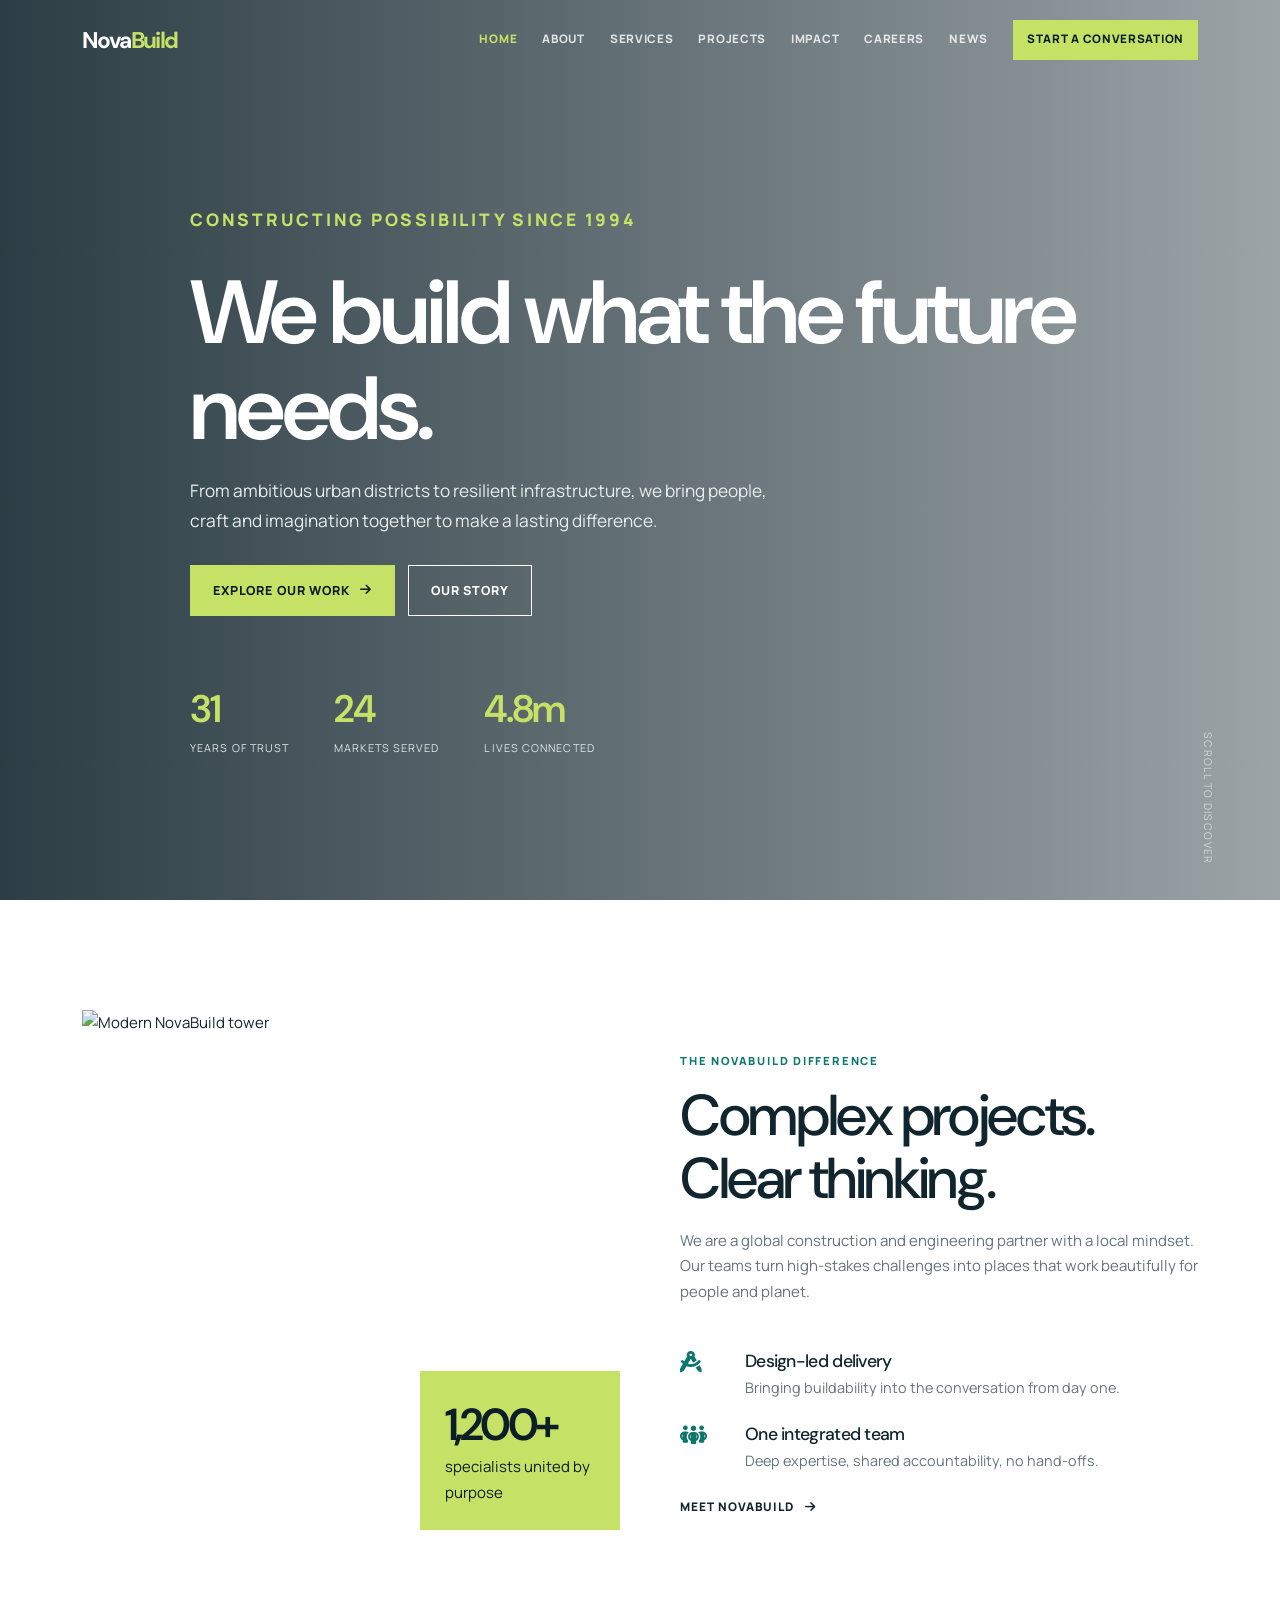
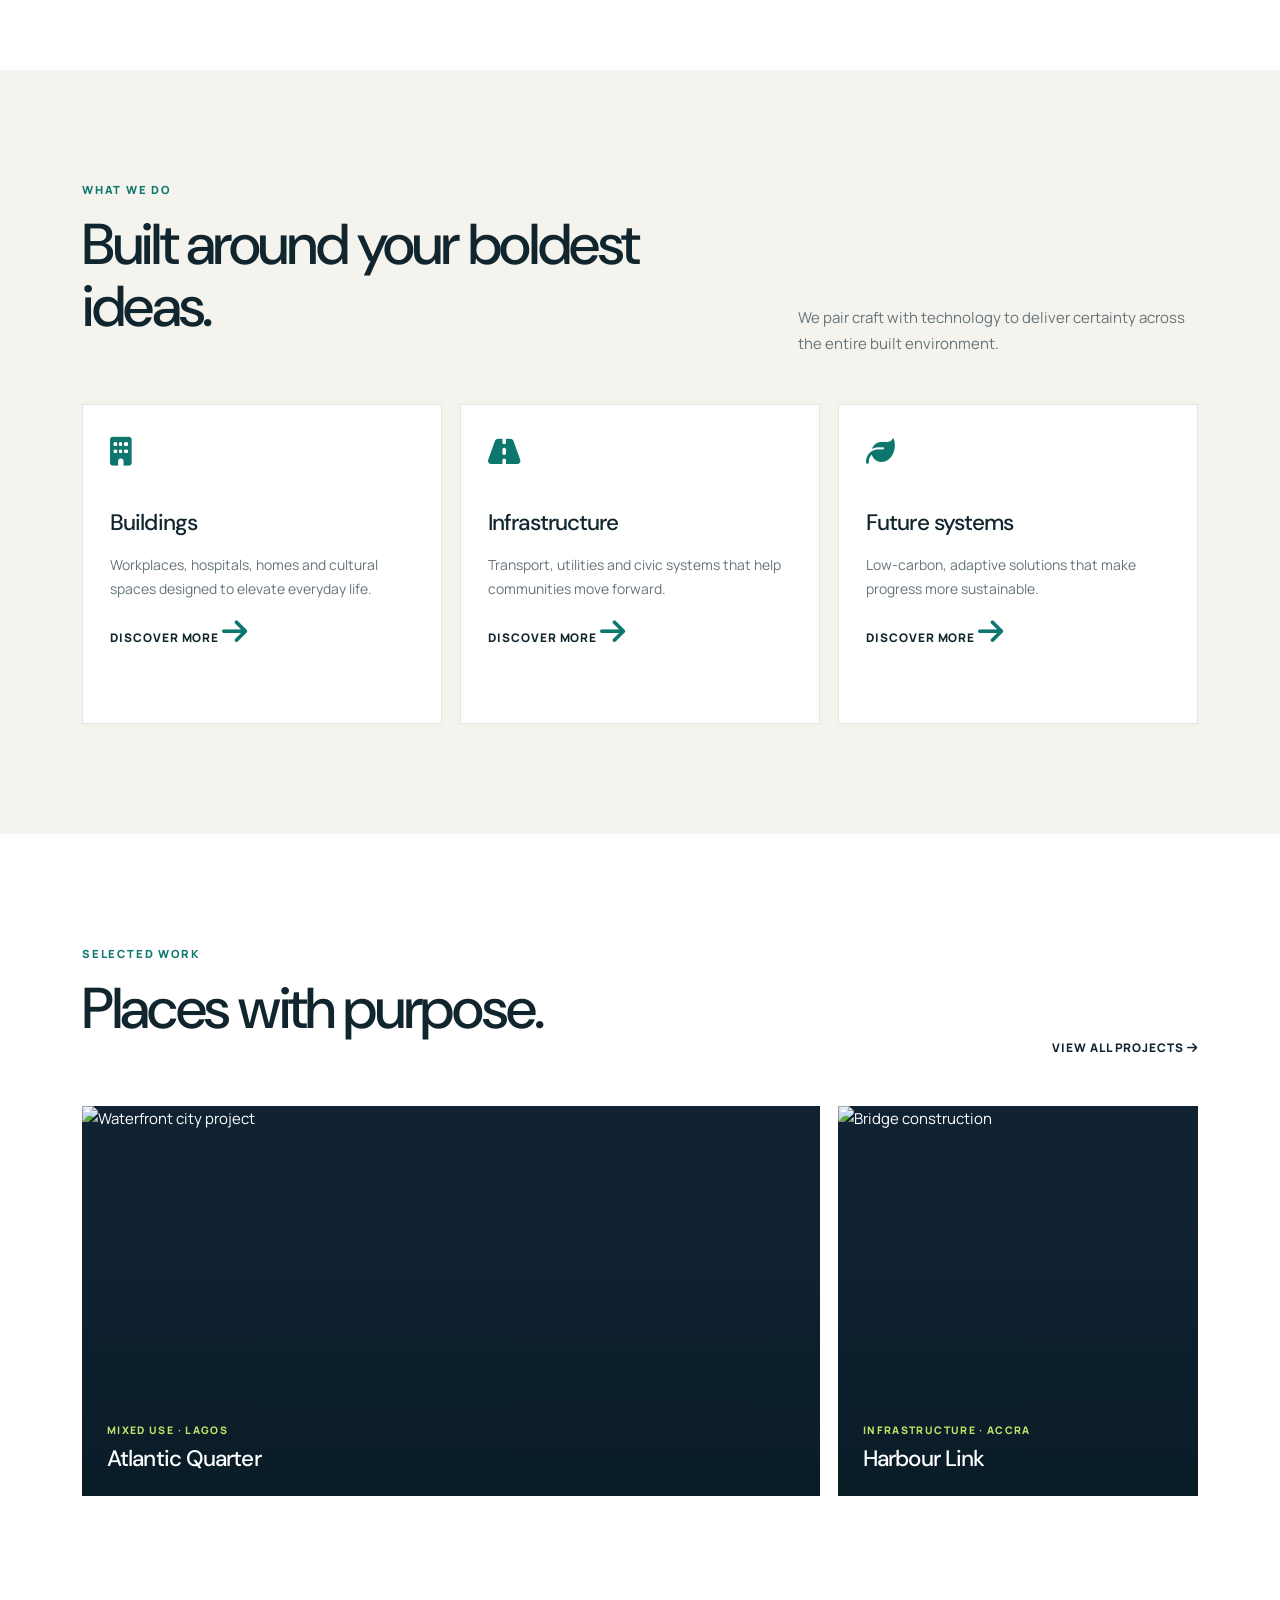
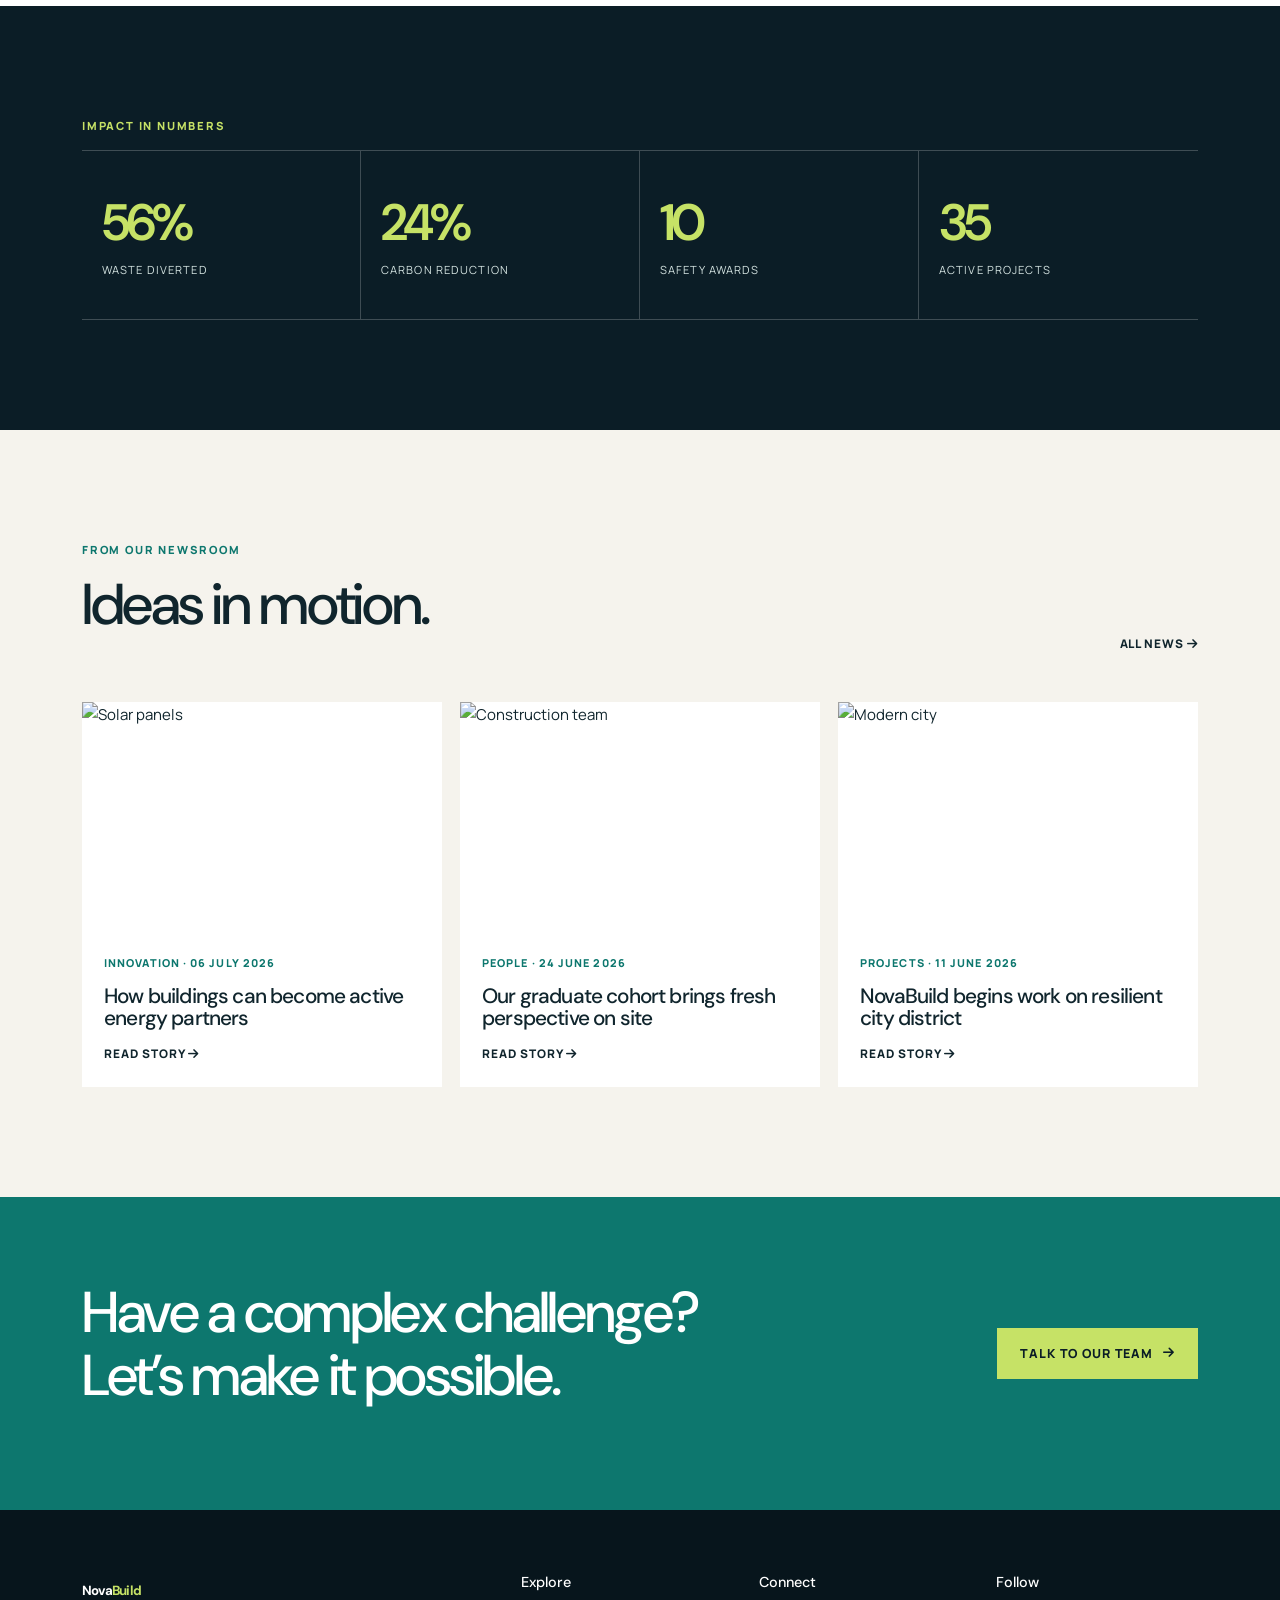
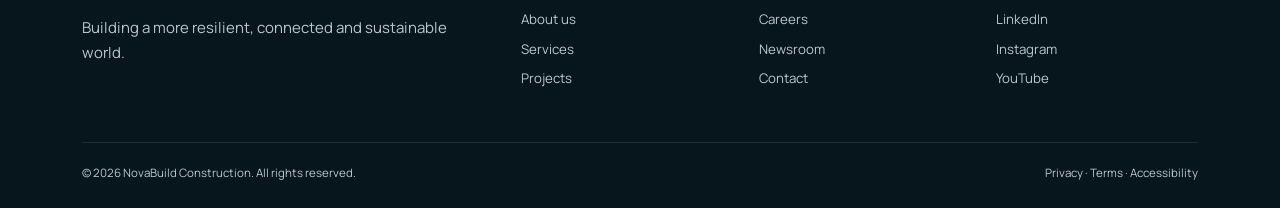
==== commit b3985258: "Update index.html" ====
--- a/index.html
+++ b/index.html
@@ -1,3 +1 @@
-<!doctype html><html lang="en"><head><meta charset="utf-8"><meta name="viewport" content="width=device-width,initial-scale=1"><meta name="description" content="Biography of Frederick Morgan, construction contractor and engineering consultant."><title>Frederick Morgan | Contractor & Engineering Consultant</title><link rel="preconnect" href="https://fonts.googleapis.com"><link href="https://fonts.googleapis.com/css2?family=DM+Sans:wght@400;500;600;700&family=Playfair+Display:wght@500;600;700&display=swap" rel="stylesheet"><link href="https://cdnjs.cloudflare.com/ajax/libs/font-awesome/6.5.2/css/all.min.css" rel="stylesheet"><link rel="stylesheet" href="css/style.css"></head><body><nav class="nav"><div class="container"><a class="monogram" href="#top" aria-label=" home">AD</a><div class="nav-links"><a href="#about">About</a><a href="#career">Career</a><a href="#contract">Latest contract</a><a href="#contact">Contact</a></div></div></nav><header class="hero" id="top"><div class="container"><div class="hero-copy"><p class="role">Construction contractor · Engineering consultant</p><h1>Frederick<br>Morgan</h1><p>Internationally renowned construction contractor and engineering consultant, shaping resilient infrastructure and sustainable development around the world.</p><a class="button" href="#about">Discover his story <i class="fa-solid fa-arrow-down"></i></a></div></div><span class="hero-note">California · Europe · Worldwide</span></header><main><section id="about"><div class="container intro fade"><div><p class="label">The profile</p><h2>Precision in every detail. Purpose in every project.</h2></div><div><p>Born in Australia on July 7, 1948, Frederick Morgan is recognised worldwide for leading complex construction programmes and advising governments and private-sector organisations on the future of infrastructure. A graduate of the University of Toronto's Faculty of Engineering, he earned a degree in Civil Engineering before beginning a distinguished career spanning more than four decades.</p><p class="mt-4">His expertise in large-scale commercial developments, transportation networks, urban regeneration and sustainable infrastructure has positioned him among the most respected figures in the global construction industry. Throughout his career, he has overseen major projects across North America, Europe and the Asia-Pacific region, earning a reputation for technical excellence, strategic leadership and dependable delivery.</p><div class="pullquote">“The strongest structures are built with equal measures of expertise, responsibility and care.”</div><div class="facts"><div class="fact"><strong>Australia</strong>
-<span>Birthplace</span><span>Home state</span></div><div class="fact"><strong>$20m</strong><span>Net worth</span></div><div class="fact"><strong>45+ Years</strong><span>Industry experience</span></div></div></div></div></section><section class="soft" id="career"><div class="container"><p class="label">Professional career</p><h2>Leading with engineering<br>and innovation.</h2><div class="timeline fade"><article class="event"><time>1999</time><h3>Civil Engineering, University of California</h3><p>Graduated with honours, establishing the technical foundation for an international career in structural and infrastructure delivery.</p></article><article class="event"><time>2004–2017</time><h3>Advanced engineering & academic leadership</h3><p>Completed specialist study in structural engineering, construction management, mechanical engineering and sustainable regenerative engineering, later gaining national qualification as Associate Professor in Engineering.</p></article><article class="event"><time>2012–2020</time><h3>Director, educator and coordinator</h3><p>Served as Level II Engineering Director and Contract Professor for Advanced Construction Engineering, while coordinating the Innovative Infrastructure Engineering Master’s programme.</p></article><article class="event"><time>2020</time><h3>Founded NovaBuild Construction</h3><p>Established NovaBuild Construction as an independent construction and engineering firm focused on complex infrastructure, urban development, commercial construction and strategic project delivery across international markets.
-</p></article><article class="event"><time>2022–2023</time><h3>Advanced infrastructure education</h3><p>Joined the Master in Sustainable and Functional Infrastructure Design and became Director and Lead Consultant for the International Master in Advanced Engineering and Smart Construction Systems.</p></article></div></div></section><section class="contract" id="contract"><div class="container contract-grid"><div><p class="label">Most recent contract</p><h2>Azores, Portugal</h2><p>Lead Contractor & Consultant for a landmark infrastructure development project, overseeing sustainable housing, port upgrades and renewable-energy integration.</p></div><div class="contract-card"><strong>2024–2025</strong><small>Infrastructure development project</small><hr style="border-color:#ffffff33;margin:24px 0"><p>Connecting coastal resilience, clean energy and community-first design across one of Europe’s most distinctive island regions.</p></div></div></section><section><div class="container"><p class="label">Professional memberships</p><h2>Connected to the discipline.</h2><div class="memberships fade"><div class="member"><b>ASCE</b><span>American Society of Civil Engineers</span></div><div class="member"><b>IEEE</b><span>Institute of Electrical and Electronics Engineers</span></div><div class="member"><b>ASME</b><span>American Society of Mechanical Engineers</span></div><div class="member"><b>EASE</b><span>European Association of Structural Engineers</span></div><div class="member"><b>ACEC</b><span>American Council of Engineering Companies</span></div><div class="member"><b>NSPE</b><span>National Society of Professional Engineers</span></div><div class="member"><b>SIM</b><span>Society for Innovation in Manufacturing</span></div></div></div></section><section class="soft"><div class="container"><div class="intro"><div><p class="label">Beyond the site</p><h2>Inspired by form, movement and nature.</h2></div><div class="interests"><div class="interest"><i class="fa-solid fa-building"></i><h3>Modern architecture</h3><p>Design is both a personal passion and a lasting source of professional inspiration.</p></div><div class="interest"><i class="fa-solid fa-mountain-sun"></i><h3>Skiing & martial arts</h3><p>Frederick practices both with the focus and discipline that define his work.</p></div></div></div></div></section></main><section class="contact" id="contact"><div class="container"><div><p class="label" style="color:#d7e6e9">Work with Frederick Morgan</p><h2>Exceptional care. Exacting standards. Enduring results.</h2></div><a class="button" href="tel:+15592139701">+1(786) 603-5537 <i class="fa-solid fa-phone"></i></a></div></section><footer class="footer"><div class="container"><span>© 2026 Frederick Morgan. All rights reserved.</span><span>Construction contractor · Engineering consultant</span></div></footer><script src="js/app.js"></script></body></html>
+<!doctype html><html lang="en"><head><meta charset="utf-8"><meta name="viewport" content="width=device-width,initial-scale=1"><meta name="description" content="NovaBuild creates resilient places, infrastructure and communities."><title>NovaBuild | Building a better tomorrow</title><link rel="preconnect" href="https://fonts.googleapis.com"><link href="https://fonts.googleapis.com/css2?family=DM+Sans:wght@500;600;700&family=Manrope:wght@400;500;600;700;800&display=swap" rel="stylesheet"><link href="https://cdnjs.cloudflare.com/ajax/libs/font-awesome/6.5.2/css/all.min.css" rel="stylesheet"><link href="https://cdn.jsdelivr.net/npm/bootstrap@5.3.3/dist/css/bootstrap.min.css" rel="stylesheet"><link rel="stylesheet" href="css/style.css"><link rel="stylesheet" href="css/responsive.css"><link rel="stylesheet" href="css/animations.css"></head><body><nav class="site-nav"><div class="container nav-inner"><a class="brand" href="index.html">Nova<span>Build</span></a><button class="menu-toggle" aria-label="Open navigation"><i class="fa-solid fa-bars"></i></button><div class="nav-links"><a class="active" href="index.html">Home</a><a href="about.html">About</a><a href="services.html">Services</a><a href="projects.html">Projects</a><a href="sustainability.html">Impact</a><a href="careers.html">Careers</a><a href="news.html">News</a><a class="nav-cta" href="contact.html">Start a conversation</a></div></div></nav><main><header class="hero"><div class="container hero-content"><p class="eyebrow" style="color:var(--lime)">Constructing possibility since 1994</p><h1>We build what the future needs.</h1><p>From ambitious urban districts to resilient infrastructure, we bring people, craft and imagination together to make a lasting difference.</p><div class="hero-actions"><a class="btn-nova" href="projects.html">Explore our work <i class="fa-solid fa-arrow-right"></i></a><a class="btn-outline-nova" href="about.html">Our story</a></div><div class="hero-stat"><div><strong>31</strong><span>Years of trust</span></div><div><strong>24</strong><span>Markets served</span></div><div><strong>4.8m</strong><span>Lives connected</span></div></div></div><span class="hero-note">Scroll to discover</span></header><section><div class="container split"><div class="image-frame reveal"><img alt="Modern NovaBuild tower" src="https://images.unsplash.com/photo-1486406146926-c627a92ad1ab?auto=format&fit=crop&w=1000&q=85"><div class="image-tag"><strong>1,200+</strong>specialists united by purpose</div></div><div class="reveal"><p class="eyebrow">The NovaBuild difference</p><h2>Complex projects. Clear thinking.</h2><p class="text-muted-nova">We are a global construction and engineering partner with a local mindset. Our teams turn high-stakes challenges into places that work beautifully for people and planet.</p><div class="feature-list mt-5"><div class="feature"><i class="fa-solid fa-compass-drafting"></i><div><h3>Design-led delivery</h3><p>Bringing buildability into the conversation from day one.</p></div></div><div class="feature"><i class="fa-solid fa-people-group"></i><div><h3>One integrated team</h3><p>Deep expertise, shared accountability, no hand-offs.</p></div></div></div><a class="arrow-link mt-4 d-inline-block" href="about.html">Meet NovaBuild <i class="fa-solid fa-arrow-right ms-2"></i></a></div></div></section><section class="soft"><div class="container"><div class="section-head reveal"><div><p class="eyebrow">What we do</p><h2>Built around your boldest ideas.</h2></div><div>We pair craft with technology to deliver certainty across the entire built environment.</div></div><div class="services-grid"><article class="service-card reveal"><i class="fa-solid fa-building"></i><h3>Buildings</h3><p>Workplaces, hospitals, homes and cultural spaces designed to elevate everyday life.</p><a class="arrow-link" href="services.html">Discover more <i class="fa-solid fa-arrow-right"></i></a></article><article class="service-card reveal"><i class="fa-solid fa-road"></i><h3>Infrastructure</h3><p>Transport, utilities and civic systems that help communities move forward.</p><a class="arrow-link" href="services.html">Discover more <i class="fa-solid fa-arrow-right"></i></a></article><article class="service-card reveal"><i class="fa-solid fa-leaf"></i><h3>Future systems</h3><p>Low-carbon, adaptive solutions that make progress more sustainable.</p><a class="arrow-link" href="services.html">Discover more <i class="fa-solid fa-arrow-right"></i></a></article></div></div></section><section><div class="container"><div class="section-head"><div><p class="eyebrow">Selected work</p><h2>Places with purpose.</h2></div><a class="arrow-link" href="projects.html">View all projects <i class="fa-solid fa-arrow-right"></i></a></div><div class="project-grid"><a class="project wide" href="projects.html"><img alt="Waterfront city project" src="https://images.unsplash.com/photo-1494526585095-c41746248156?auto=format&fit=crop&w=1200&q=85"><div class="project-info"><small>Mixed use · Lagos</small><h3>Atlantic Quarter</h3></div></a><a class="project" href="projects.html"><img alt="Bridge construction" src="https://images.unsplash.com/photo-1545324418-cc1a3fa10c00?auto=format&fit=crop&w=800&q=85"><div class="project-info"><small>Infrastructure · Accra</small><h3>Harbour Link</h3></div></a></div></div></section><section class="dark"><div class="container"><p class="eyebrow">Impact in numbers</p><div class="stats"><div class="stat"><strong data-count="97" data-suffix="%">0</strong><span>Waste diverted</span></div><div class="stat"><strong data-count="43" data-suffix="%">0</strong><span>Carbon reduction</span></div><div class="stat"><strong data-count="18">0</strong><span>Safety awards</span></div><div class="stat"><strong data-count="62">0</strong><span>Active projects</span></div></div></div></section><section class="soft"><div class="container"><div class="section-head"><div><p class="eyebrow">From our newsroom</p><h2>Ideas in motion.</h2></div><a class="arrow-link" href="news.html">All news <i class="fa-solid fa-arrow-right"></i></a></div><div class="news-grid"><article class="news-card"><img alt="Solar panels" src="https://images.unsplash.com/photo-1509391366360-2e959784a276?auto=format&fit=crop&w=800&q=80"><div><small>Innovation · 06 July 2026</small><h3>How buildings can become active energy partners</h3><a class="arrow-link" href="news.html">Read story <i class="fa-solid fa-arrow-right"></i></a></div></article><article class="news-card"><img alt="Construction team" src="https://images.unsplash.com/photo-1503387762-592deb58ef4e?auto=format&fit=crop&w=800&q=80"><div><small>People · 24 June 2026</small><h3>Our graduate cohort brings fresh perspective on site</h3><a class="arrow-link" href="news.html">Read story <i class="fa-solid fa-arrow-right"></i></a></div></article><article class="news-card"><img alt="Modern city" src="https://images.unsplash.com/photo-1449824913935-59a10b8d2000?auto=format&fit=crop&w=800&q=80"><div><small>Projects · 11 June 2026</small><h3>NovaBuild begins work on resilient city district</h3><a class="arrow-link" href="news.html">Read story <i class="fa-solid fa-arrow-right"></i></a></div></article></div></div></section></main><section class="cta"><div class="container"><h2>Have a complex challenge? Let’s make it possible.</h2><a class="btn-nova" href="contact.html">Talk to our team <i class="fa-solid fa-arrow-right"></i></a></div></section><footer class="footer"><div class="container"><div class="footer-top"><div><a class="brand" href="index.html">Nova<span>Build</span></a><p>Building a more resilient, connected and sustainable world.</p></div><div><h4>Explore</h4><a href="about.html">About us</a><a href="services.html">Services</a><a href="projects.html">Projects</a></div><div><h4>Connect</h4><a href="careers.html">Careers</a><a href="news.html">Newsroom</a><a href="contact.html">Contact</a></div><div><h4>Follow</h4><a href="#">LinkedIn</a><a href="#">Instagram</a><a href="#">YouTube</a></div></div><div class="footer-bottom"><span>© 2026 NovaBuild Construction. All rights reserved.</span><span>Privacy · Terms · Accessibility</span></div></div></footer><button id="toTop" class="btn-nova" hidden style="position:fixed;right:20px;bottom:20px;z-index:20" aria-label="Back to top"><i class="fa-solid fa-arrow-up"></i></button><script src="js/navigation.js"></script><script src="js/app.js"></script><script src="js/counter.js"></script></body></html>
--- a/css/responsive.css
+++ b/css/responsive.css
@@ -0,0 +1 @@
+@media(max-width:900px){.nav-links{display:none;position:absolute;top:100%;left:0;right:0;background:var(--navy);padding:20px 24px;flex-direction:column;align-items:start;gap:16px}.nav-links.open{display:flex}.menu-toggle{display:block}.split{gap:45px}.services-grid{grid-template-columns:repeat(2,1fr)}.team-grid{grid-template-columns:repeat(2,1fr)}.footer-top{grid-template-columns:2fr 1fr 1fr}.project{grid-column:span 6}.project.wide{grid-column:span 6}}@media(max-width:600px){.container{width:min(100% - 32px,1170px)}section{padding:72px 0}.hero-content{padding:130px 0 52px}.hero-stat{gap:20px;margin-top:45px}.hero-stat strong{font-size:1.8rem}.hero-note{display:none}.page-hero{min-height:430px;padding-bottom:48px}.section-head,.cta .container{display:block}.section-head>div:last-child{margin-top:16px}.split{grid-template-columns:1fr;gap:35px}.image-frame img{height:390px}.image-tag{right:0}.services-grid,.news-grid{grid-template-columns:1fr}.stats{grid-template-columns:1fr 1fr}.stat:nth-child(2){border-right:0}.stat{padding:23px 10px}.project,.project.wide{grid-column:span 12;min-height:330px}.team-grid{grid-template-columns:1fr 1fr;gap:12px}.team img{height:210px}.footer-top{grid-template-columns:1fr 1fr}.footer-top>div:first-child{grid-column:span 2}.footer-bottom{display:block}.footer-bottom span:last-child{display:block;margin-top:6px}.cta h2{margin-bottom:23px}}
--- a/css/animations.css
+++ b/css/animations.css
@@ -0,0 +1 @@
+.reveal{opacity:0;transform:translateY(24px);transition:opacity .7s ease,transform .7s ease}.reveal.visible{opacity:1;transform:none}@keyframes pulse{50%{transform:scale(1.04)}}.btn-nova:hover i{animation:pulse .45s ease}
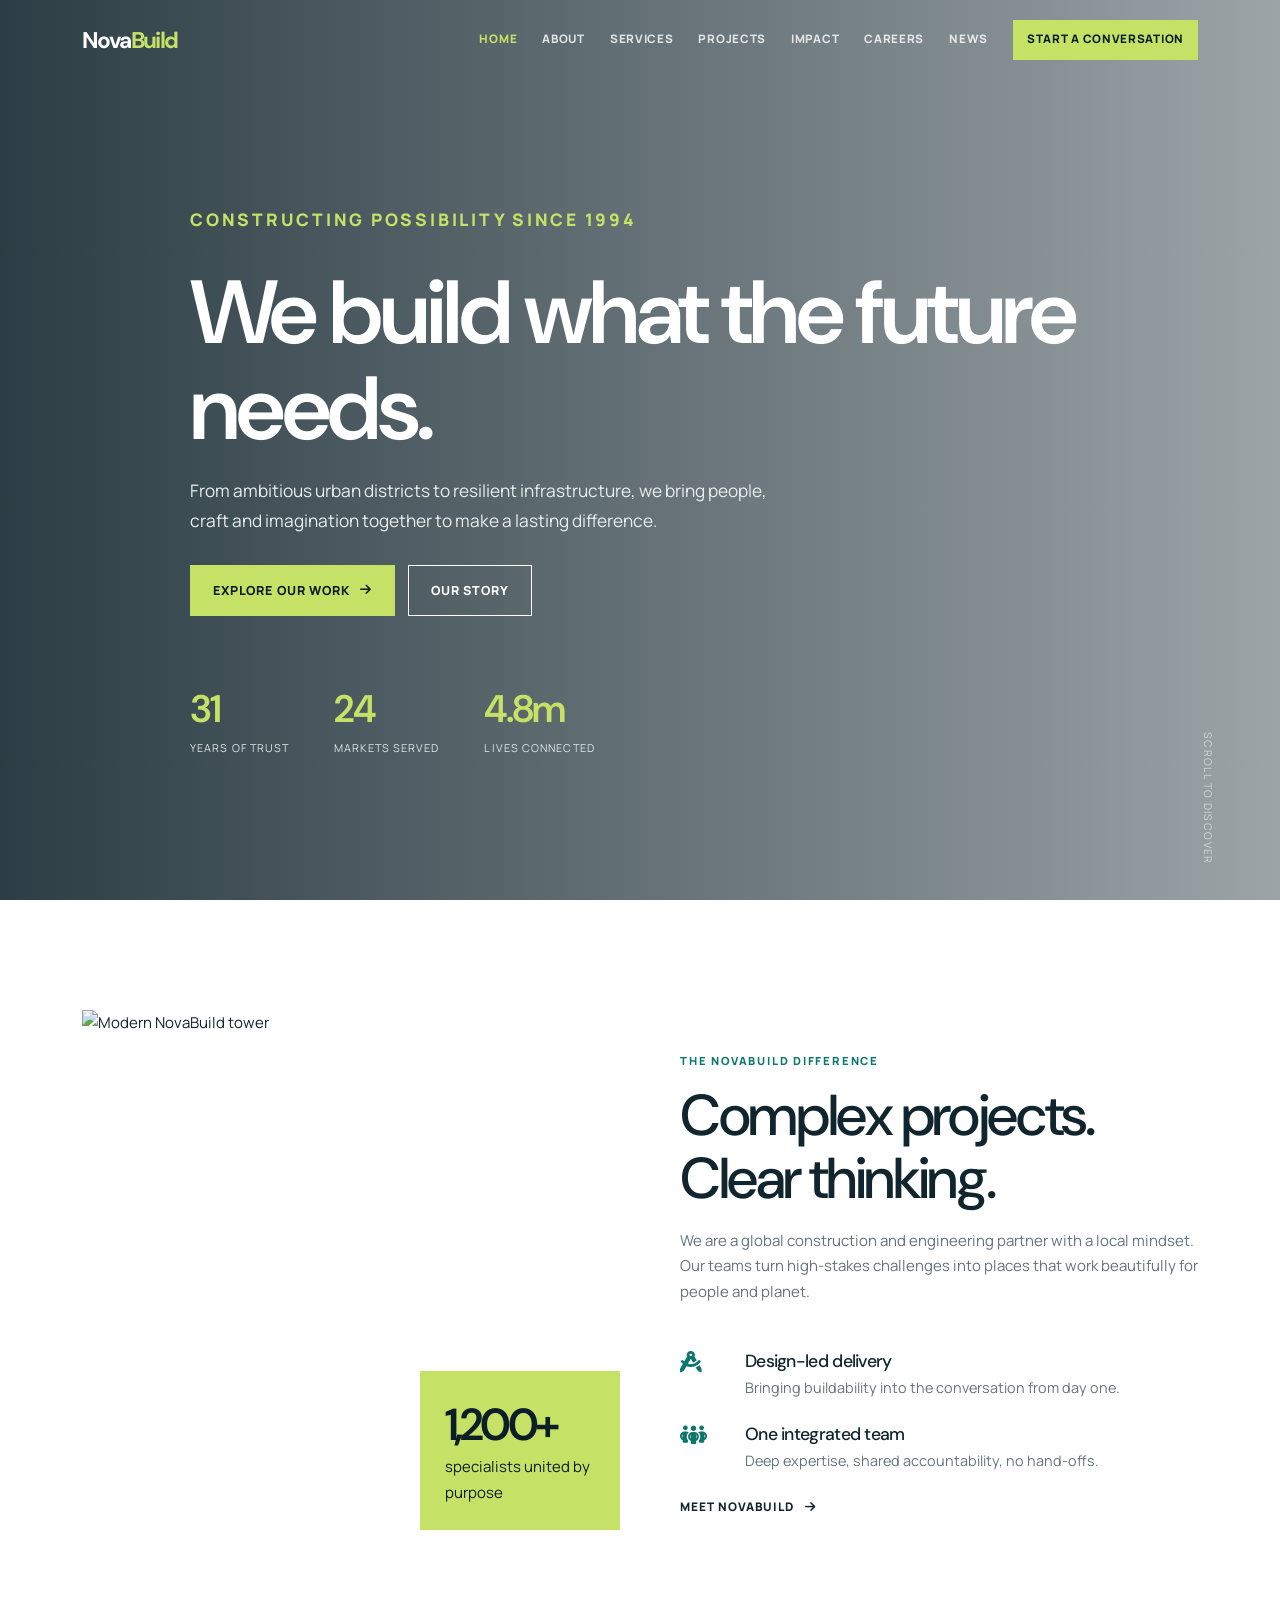
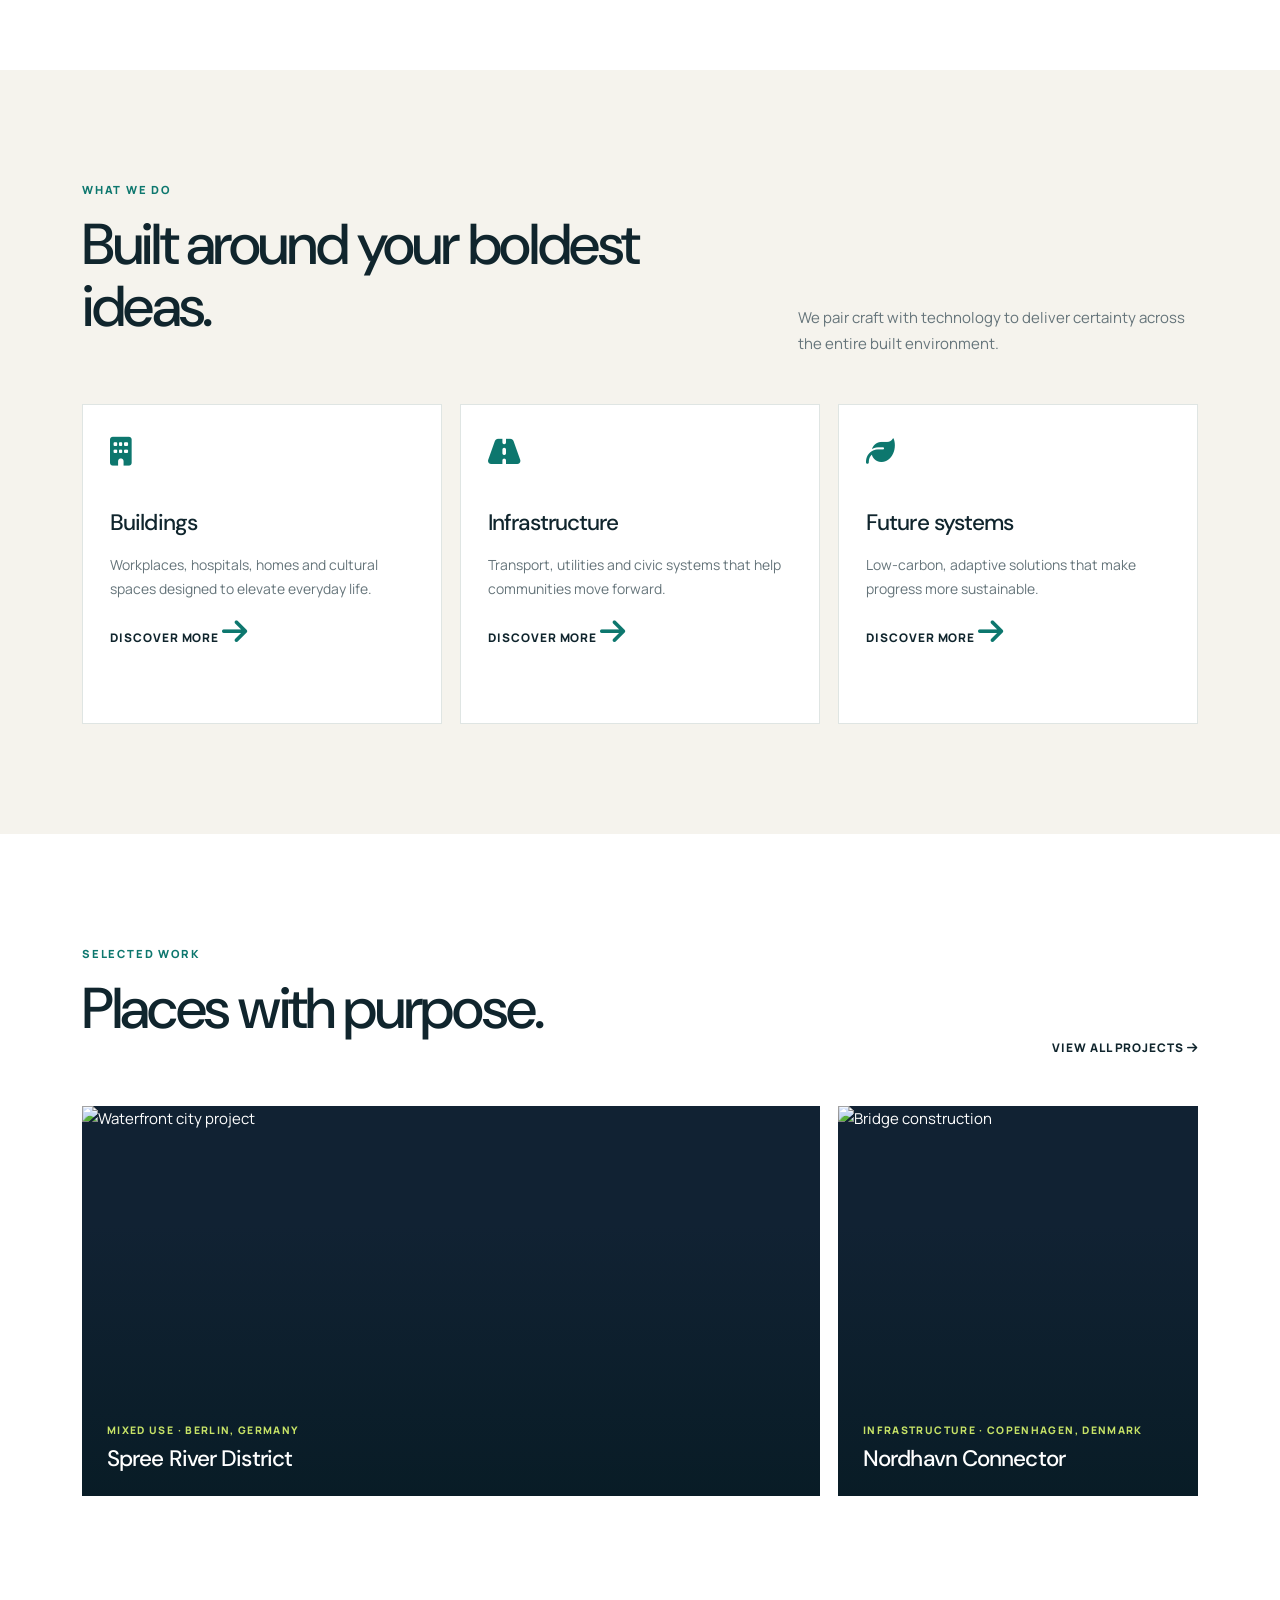
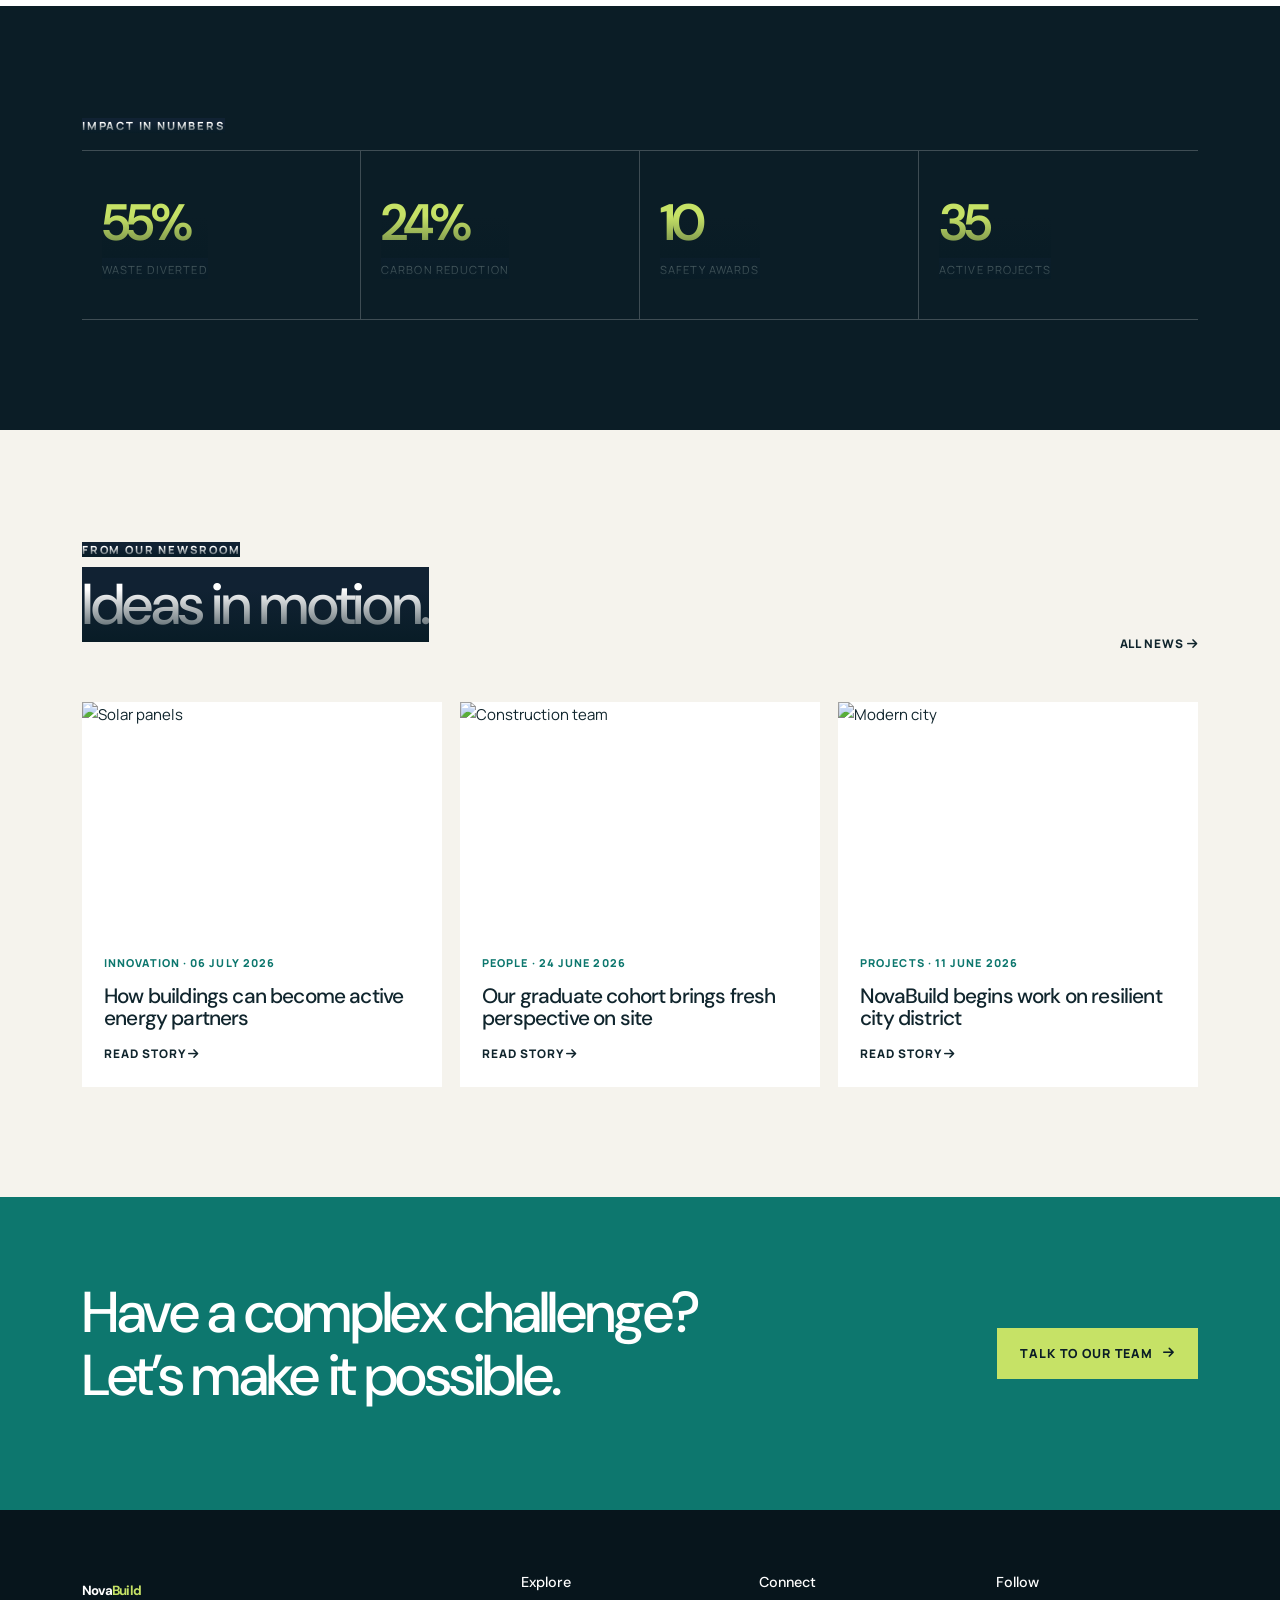
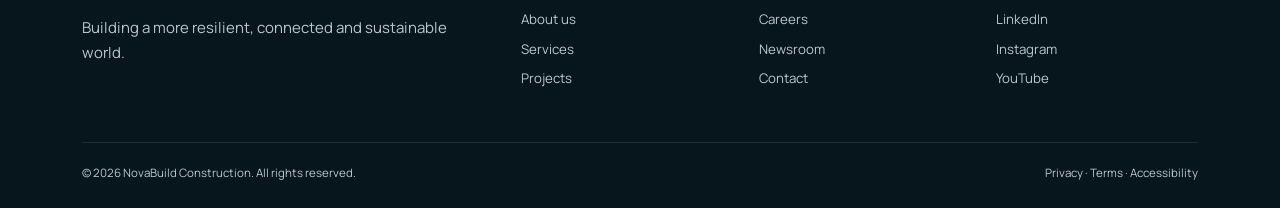
==== commit cadef22f: "Update index.html" ====
--- a/index.html
+++ b/index.html
@@ -1 +1,3 @@
-<!doctype html><html lang="en"><head><meta charset="utf-8"><meta name="viewport" content="width=device-width,initial-scale=1"><meta name="description" content="NovaBuild creates resilient places, infrastructure and communities."><title>NovaBuild | Building a better tomorrow</title><link rel="preconnect" href="https://fonts.googleapis.com"><link href="https://fonts.googleapis.com/css2?family=DM+Sans:wght@500;600;700&family=Manrope:wght@400;500;600;700;800&display=swap" rel="stylesheet"><link href="https://cdnjs.cloudflare.com/ajax/libs/font-awesome/6.5.2/css/all.min.css" rel="stylesheet"><link href="https://cdn.jsdelivr.net/npm/bootstrap@5.3.3/dist/css/bootstrap.min.css" rel="stylesheet"><link rel="stylesheet" href="css/style.css"><link rel="stylesheet" href="css/responsive.css"><link rel="stylesheet" href="css/animations.css"></head><body><nav class="site-nav"><div class="container nav-inner"><a class="brand" href="index.html">Nova<span>Build</span></a><button class="menu-toggle" aria-label="Open navigation"><i class="fa-solid fa-bars"></i></button><div class="nav-links"><a class="active" href="index.html">Home</a><a href="about.html">About</a><a href="services.html">Services</a><a href="projects.html">Projects</a><a href="sustainability.html">Impact</a><a href="careers.html">Careers</a><a href="news.html">News</a><a class="nav-cta" href="contact.html">Start a conversation</a></div></div></nav><main><header class="hero"><div class="container hero-content"><p class="eyebrow" style="color:var(--lime)">Constructing possibility since 1994</p><h1>We build what the future needs.</h1><p>From ambitious urban districts to resilient infrastructure, we bring people, craft and imagination together to make a lasting difference.</p><div class="hero-actions"><a class="btn-nova" href="projects.html">Explore our work <i class="fa-solid fa-arrow-right"></i></a><a class="btn-outline-nova" href="about.html">Our story</a></div><div class="hero-stat"><div><strong>31</strong><span>Years of trust</span></div><div><strong>24</strong><span>Markets served</span></div><div><strong>4.8m</strong><span>Lives connected</span></div></div></div><span class="hero-note">Scroll to discover</span></header><section><div class="container split"><div class="image-frame reveal"><img alt="Modern NovaBuild tower" src="https://images.unsplash.com/photo-1486406146926-c627a92ad1ab?auto=format&fit=crop&w=1000&q=85"><div class="image-tag"><strong>1,200+</strong>specialists united by purpose</div></div><div class="reveal"><p class="eyebrow">The NovaBuild difference</p><h2>Complex projects. Clear thinking.</h2><p class="text-muted-nova">We are a global construction and engineering partner with a local mindset. Our teams turn high-stakes challenges into places that work beautifully for people and planet.</p><div class="feature-list mt-5"><div class="feature"><i class="fa-solid fa-compass-drafting"></i><div><h3>Design-led delivery</h3><p>Bringing buildability into the conversation from day one.</p></div></div><div class="feature"><i class="fa-solid fa-people-group"></i><div><h3>One integrated team</h3><p>Deep expertise, shared accountability, no hand-offs.</p></div></div></div><a class="arrow-link mt-4 d-inline-block" href="about.html">Meet NovaBuild <i class="fa-solid fa-arrow-right ms-2"></i></a></div></div></section><section class="soft"><div class="container"><div class="section-head reveal"><div><p class="eyebrow">What we do</p><h2>Built around your boldest ideas.</h2></div><div>We pair craft with technology to deliver certainty across the entire built environment.</div></div><div class="services-grid"><article class="service-card reveal"><i class="fa-solid fa-building"></i><h3>Buildings</h3><p>Workplaces, hospitals, homes and cultural spaces designed to elevate everyday life.</p><a class="arrow-link" href="services.html">Discover more <i class="fa-solid fa-arrow-right"></i></a></article><article class="service-card reveal"><i class="fa-solid fa-road"></i><h3>Infrastructure</h3><p>Transport, utilities and civic systems that help communities move forward.</p><a class="arrow-link" href="services.html">Discover more <i class="fa-solid fa-arrow-right"></i></a></article><article class="service-card reveal"><i class="fa-solid fa-leaf"></i><h3>Future systems</h3><p>Low-carbon, adaptive solutions that make progress more sustainable.</p><a class="arrow-link" href="services.html">Discover more <i class="fa-solid fa-arrow-right"></i></a></article></div></div></section><section><div class="container"><div class="section-head"><div><p class="eyebrow">Selected work</p><h2>Places with purpose.</h2></div><a class="arrow-link" href="projects.html">View all projects <i class="fa-solid fa-arrow-right"></i></a></div><div class="project-grid"><a class="project wide" href="projects.html"><img alt="Waterfront city project" src="https://images.unsplash.com/photo-1494526585095-c41746248156?auto=format&fit=crop&w=1200&q=85"><div class="project-info"><small>Mixed use · Lagos</small><h3>Atlantic Quarter</h3></div></a><a class="project" href="projects.html"><img alt="Bridge construction" src="https://images.unsplash.com/photo-1545324418-cc1a3fa10c00?auto=format&fit=crop&w=800&q=85"><div class="project-info"><small>Infrastructure · Accra</small><h3>Harbour Link</h3></div></a></div></div></section><section class="dark"><div class="container"><p class="eyebrow">Impact in numbers</p><div class="stats"><div class="stat"><strong data-count="97" data-suffix="%">0</strong><span>Waste diverted</span></div><div class="stat"><strong data-count="43" data-suffix="%">0</strong><span>Carbon reduction</span></div><div class="stat"><strong data-count="18">0</strong><span>Safety awards</span></div><div class="stat"><strong data-count="62">0</strong><span>Active projects</span></div></div></div></section><section class="soft"><div class="container"><div class="section-head"><div><p class="eyebrow">From our newsroom</p><h2>Ideas in motion.</h2></div><a class="arrow-link" href="news.html">All news <i class="fa-solid fa-arrow-right"></i></a></div><div class="news-grid"><article class="news-card"><img alt="Solar panels" src="https://images.unsplash.com/photo-1509391366360-2e959784a276?auto=format&fit=crop&w=800&q=80"><div><small>Innovation · 06 July 2026</small><h3>How buildings can become active energy partners</h3><a class="arrow-link" href="news.html">Read story <i class="fa-solid fa-arrow-right"></i></a></div></article><article class="news-card"><img alt="Construction team" src="https://images.unsplash.com/photo-1503387762-592deb58ef4e?auto=format&fit=crop&w=800&q=80"><div><small>People · 24 June 2026</small><h3>Our graduate cohort brings fresh perspective on site</h3><a class="arrow-link" href="news.html">Read story <i class="fa-solid fa-arrow-right"></i></a></div></article><article class="news-card"><img alt="Modern city" src="https://images.unsplash.com/photo-1449824913935-59a10b8d2000?auto=format&fit=crop&w=800&q=80"><div><small>Projects · 11 June 2026</small><h3>NovaBuild begins work on resilient city district</h3><a class="arrow-link" href="news.html">Read story <i class="fa-solid fa-arrow-right"></i></a></div></article></div></div></section></main><section class="cta"><div class="container"><h2>Have a complex challenge? Let’s make it possible.</h2><a class="btn-nova" href="contact.html">Talk to our team <i class="fa-solid fa-arrow-right"></i></a></div></section><footer class="footer"><div class="container"><div class="footer-top"><div><a class="brand" href="index.html">Nova<span>Build</span></a><p>Building a more resilient, connected and sustainable world.</p></div><div><h4>Explore</h4><a href="about.html">About us</a><a href="services.html">Services</a><a href="projects.html">Projects</a></div><div><h4>Connect</h4><a href="careers.html">Careers</a><a href="news.html">Newsroom</a><a href="contact.html">Contact</a></div><div><h4>Follow</h4><a href="#">LinkedIn</a><a href="#">Instagram</a><a href="#">YouTube</a></div></div><div class="footer-bottom"><span>© 2026 NovaBuild Construction. All rights reserved.</span><span>Privacy · Terms · Accessibility</span></div></div></footer><button id="toTop" class="btn-nova" hidden style="position:fixed;right:20px;bottom:20px;z-index:20" aria-label="Back to top"><i class="fa-solid fa-arrow-up"></i></button><script src="js/navigation.js"></script><script src="js/app.js"></script><script src="js/counter.js"></script></body></html>
+<!doctype html><html lang="en"><head><meta charset="utf-8"><meta name="viewport" content="width=device-width,initial-scale=1"><meta name="description" content="NovaBuild creates resilient places, infrastructure and communities."><title>NovaBuild | Building a better tomorrow</title><link rel="preconnect" href="https://fonts.googleapis.com"><link href="https://fonts.googleapis.com/css2?family=DM+Sans:wght@500;600;700&family=Manrope:wght@400;500;600;700;800&display=swap" rel="stylesheet"><link href="https://cdnjs.cloudflare.com/ajax/libs/font-awesome/6.5.2/css/all.min.css" rel="stylesheet"><link href="https://cdn.jsdelivr.net/npm/bootstrap@5.3.3/dist/css/bootstrap.min.css" rel="stylesheet"><link rel="stylesheet" href="css/style.css"><link rel="stylesheet" href="css/responsive.css"><link rel="stylesheet" href="css/animations.css"></head><body><nav class="site-nav"><div class="container nav-inner"><a class="brand" href="index.html">Nova<span>Build</span></a><button class="menu-toggle" aria-label="Open navigation"><i class="fa-solid fa-bars"></i></button><div class="nav-links"><a class="active" href="index.html">Home</a><a href="about.html">About</a><a href="services.html">Services</a><a href="projects.html">Projects</a><a href="sustainability.html">Impact</a><a href="careers.html">Careers</a><a href="news.html">News</a><a class="nav-cta" href="contact.html">Start a conversation</a></div></div></nav><main><header class="hero"><div class="container hero-content"><p class="eyebrow" style="color:var(--lime)">Constructing possibility since 1994</p><h1>We build what the future needs.</h1><p>From ambitious urban districts to resilient infrastructure, we bring people, craft and imagination together to make a lasting difference.</p><div class="hero-actions"><a class="btn-nova" href="projects.html">Explore our work <i class="fa-solid fa-arrow-right"></i></a><a class="btn-outline-nova" href="about.html">Our story</a></div><div class="hero-stat"><div><strong>31</strong><span>Years of trust</span></div><div><strong>24</strong><span>Markets served</span></div><div><strong>4.8m</strong><span>Lives connected</span></div></div></div><span class="hero-note">Scroll to discover</span></header><section><div class="container split"><div class="image-frame reveal"><img alt="Modern NovaBuild tower" src="https://images.unsplash.com/photo-1486406146926-c627a92ad1ab?auto=format&fit=crop&w=1000&q=85"><div class="image-tag"><strong>1,200+</strong>specialists united by purpose</div></div><div class="reveal"><p class="eyebrow">The NovaBuild difference</p><h2>Complex projects. Clear thinking.</h2><p class="text-muted-nova">We are a global construction and engineering partner with a local mindset. Our teams turn high-stakes challenges into places that work beautifully for people and planet.</p><div class="feature-list mt-5"><div class="feature"><i class="fa-solid fa-compass-drafting"></i><div><h3>Design-led delivery</h3><p>Bringing buildability into the conversation from day one.</p></div></div><div class="feature"><i class="fa-solid fa-people-group"></i><div><h3>One integrated team</h3><p>Deep expertise, shared accountability, no hand-offs.</p></div></div></div><a class="arrow-link mt-4 d-inline-block" href="about.html">Meet NovaBuild <i class="fa-solid fa-arrow-right ms-2"></i></a></div></div></section><section class="soft"><div class="container"><div class="section-head reveal"><div><p class="eyebrow">What we do</p><h2>Built around your boldest ideas.</h2></div><div>We pair craft with technology to deliver certainty across the entire built environment.</div></div><div class="services-grid"><article class="service-card reveal"><i class="fa-solid fa-building"></i><h3>Buildings</h3><p>Workplaces, hospitals, homes and cultural spaces designed to elevate everyday life.</p><a class="arrow-link" href="services.html">Discover more <i class="fa-solid fa-arrow-right"></i></a></article><article class="service-card reveal"><i class="fa-solid fa-road"></i><h3>Infrastructure</h3><p>Transport, utilities and civic systems that help communities move forward.</p><a class="arrow-link" href="services.html">Discover more <i class="fa-solid fa-arrow-right"></i></a></article><article class="service-card reveal"><i class="fa-solid fa-leaf"></i><h3>Future systems</h3><p>Low-carbon, adaptive solutions that make progress more sustainable.</p><a class="arrow-link" href="services.html">Discover more <i class="fa-solid fa-arrow-right"></i></a></article></div></div></section><section><div class="container"><div class="section-head"><div><p class="eyebrow">Selected work</p><h2>Places with purpose.</h2></div><a class="arrow-link" href="projects.html">View all projects <i class="fa-solid fa-arrow-right"></i></a></div><div class="project-grid"><a class="project wide" href="projects.html"><img alt="Waterfront city project" src="https://images.unsplash.com/photo-1494526585095-c41746248156?auto=format&fit=crop&w=1200&q=85"><div class="project-info"><small>Mixed use · Berlin, Germany</small>
+<h3>Spree River District</h3></div></a><a class="project" href="projects.html"><img alt="Bridge construction" src="https://images.unsplash.com/photo-1545324418-cc1a3fa10c00?auto=format&fit=crop&w=800&q=85"><div class="project-info"><small>Infrastructure · Copenhagen, Denmark</small>
+<h3>Nordhavn Connector</h3></div></section><section class="dark"><div class="container"><p class="eyebrow">Impact in numbers</p><div class="stats"><div class="stat"><strong data-count="97" data-suffix="%">0</strong><span>Waste diverted</span></div><div class="stat"><strong data-count="43" data-suffix="%">0</strong><span>Carbon reduction</span></div><div class="stat"><strong data-count="18">0</strong><span>Safety awards</span></div><div class="stat"><strong data-count="62">0</strong><span>Active projects</span></div></div></div></section><section class="soft"><div class="container"><div class="section-head"><div><p class="eyebrow">From our newsroom</p><h2>Ideas in motion.</h2></div><a class="arrow-link" href="news.html">All news <i class="fa-solid fa-arrow-right"></i></a></div><div class="news-grid"><article class="news-card"><img alt="Solar panels" src="https://images.unsplash.com/photo-1509391366360-2e959784a276?auto=format&fit=crop&w=800&q=80"><div><small>Innovation · 06 July 2026</small><h3>How buildings can become active energy partners</h3><a class="arrow-link" href="news.html">Read story <i class="fa-solid fa-arrow-right"></i></a></div></article><article class="news-card"><img alt="Construction team" src="https://images.unsplash.com/photo-1503387762-592deb58ef4e?auto=format&fit=crop&w=800&q=80"><div><small>People · 24 June 2026</small><h3>Our graduate cohort brings fresh perspective on site</h3><a class="arrow-link" href="news.html">Read story <i class="fa-solid fa-arrow-right"></i></a></div></article><article class="news-card"><img alt="Modern city" src="https://images.unsplash.com/photo-1449824913935-59a10b8d2000?auto=format&fit=crop&w=800&q=80"><div><small>Projects · 11 June 2026</small><h3>NovaBuild begins work on resilient city district</h3><a class="arrow-link" href="news.html">Read story <i class="fa-solid fa-arrow-right"></i></a></div></article></div></div></section></main><section class="cta"><div class="container"><h2>Have a complex challenge? Let’s make it possible.</h2><a class="btn-nova" href="contact.html">Talk to our team <i class="fa-solid fa-arrow-right"></i></a></div></section><footer class="footer"><div class="container"><div class="footer-top"><div><a class="brand" href="index.html">Nova<span>Build</span></a><p>Building a more resilient, connected and sustainable world.</p></div><div><h4>Explore</h4><a href="about.html">About us</a><a href="services.html">Services</a><a href="projects.html">Projects</a></div><div><h4>Connect</h4><a href="careers.html">Careers</a><a href="news.html">Newsroom</a><a href="contact.html">Contact</a></div><div><h4>Follow</h4><a href="#">LinkedIn</a><a href="#">Instagram</a><a href="#">YouTube</a></div></div><div class="footer-bottom"><span>© 2026 NovaBuild Construction. All rights reserved.</span><span>Privacy · Terms · Accessibility</span></div></div></footer><button id="toTop" class="btn-nova" hidden style="position:fixed;right:20px;bottom:20px;z-index:20" aria-label="Back to top"><i class="fa-solid fa-arrow-up"></i></button><script src="js/navigation.js"></script><script src="js/app.js"></script><script src="js/counter.js"></script></body></html>
